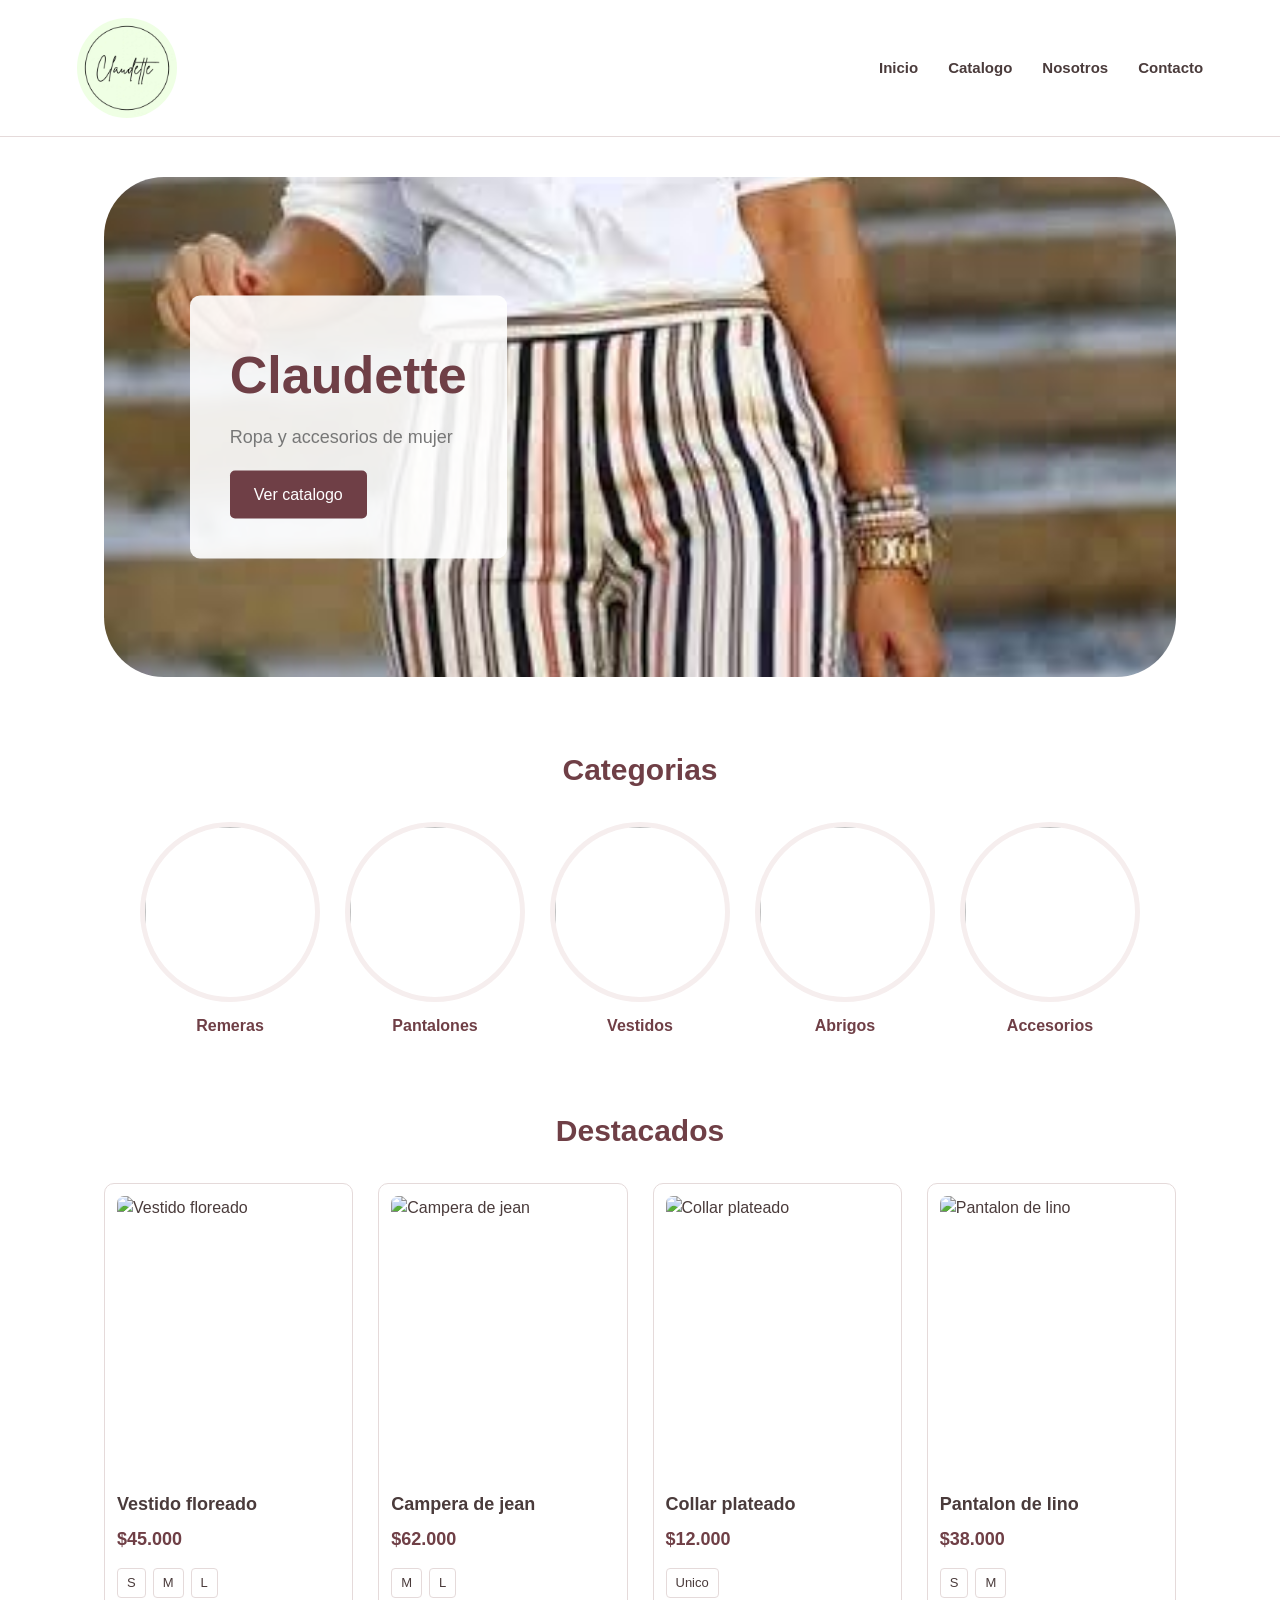
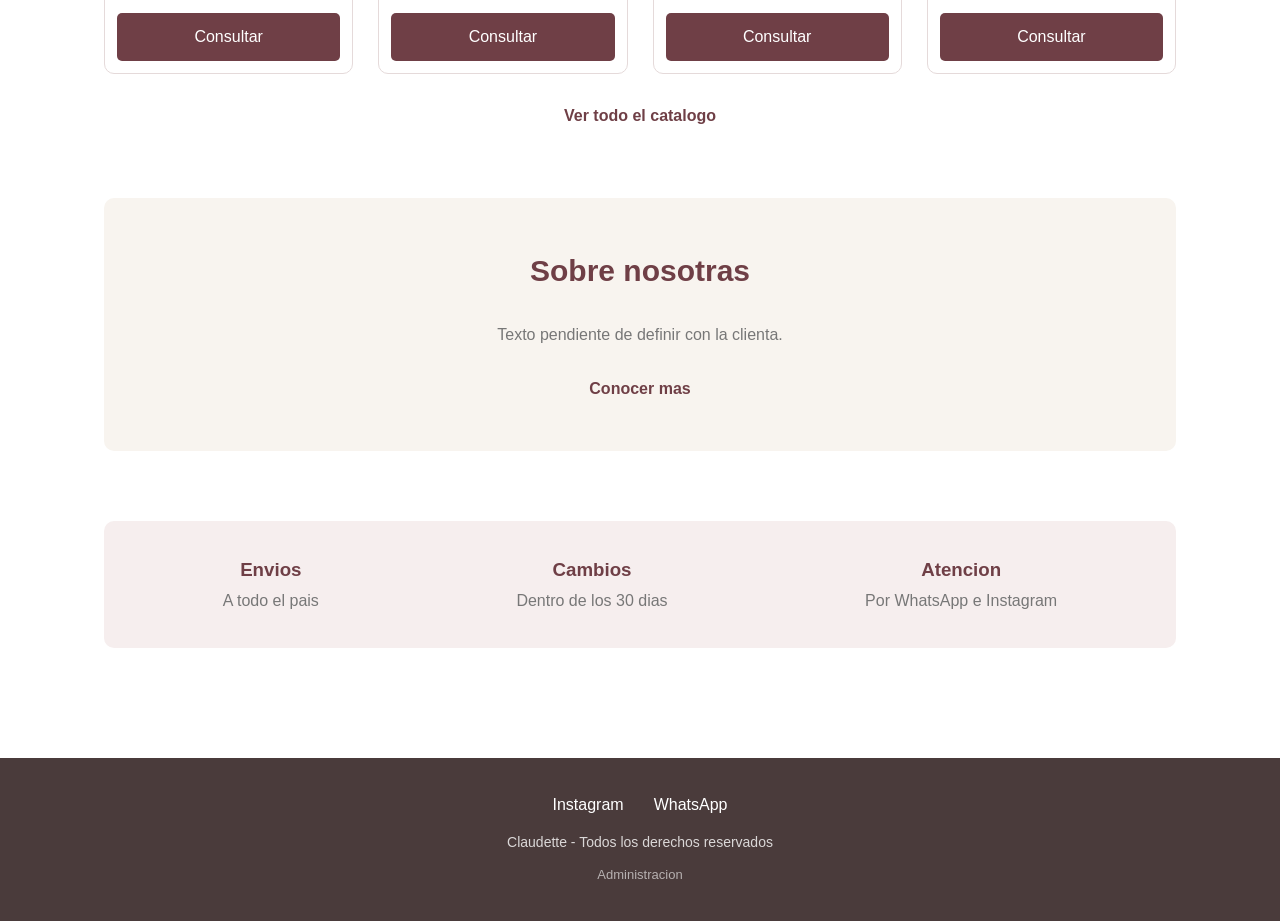
==== index.html @ d9b7fd67 "hago pequeñas correcciones en formato prettier y header de nosotros y catalogo" ====
<!DOCTYPE html>
<html lang="es">

<head>
  <meta charset="UTF-8">
  <meta name="viewport" content="width=device-width, initial-scale=1.0">
  <title>Claudette | Ropa y accesorios</title>
  <link rel="stylesheet" href="css/style.css">
</head>


<body>

  <!-- ===== HEADER (recuerden que debe ser igual en todos) ===== -->
  <header class="header">
    <a class="logo" href="index.html">
      <img src="img/ui/logo.jpeg" alt="Claudette - Tienda de ropa">
    </a>

    <nav class="nav-principal">
      <ul>
        <li><a href="index.html">Inicio</a></li>
        <li><a href="catalogo.html">Catalogo</a></li>
        <li><a href="nosotros.html">Nosotros</a></li>
        <li><a href="contacto.html">Contacto</a></li>
      </ul>
    </nav>
  </header>

  <!-- ===== CONTENIDO ===== -->
  <main class="main-home">

    <!-- Hero -->
    <section class="hero">
      <img class="hero-imagen" src="img/productos/images.jpg" alt="Coleccion Claudette">

      <div class="hero-texto">
        <h1>Claudette</h1>
        <p>Ropa y accesorios de mujer</p>
        <a class="boton-primario" href="catalogo.html">Ver catalogo</a>
      </div>
    </section>


    <section class="categorias">
      <h2>Categorias</h2>

      <ul class="lista-categorias">
        <li>
          <a href="catalogo.html?categoria=remeras">
            <img src="img/ui/cat-remeras.jpg" alt="">
            <span>Remeras</span>
          </a>
        </li>
        <li>
          <a href="catalogo.html?categoria=pantalones">
            <img src="img/ui/cat-pantalones.jpg" alt="">
            <span>Pantalones</span>
          </a>
        </li>
        <li>
          <a href="catalogo.html?categoria=vestidos">
            <img src="img/ui/cat-vestidos.jpg" alt="">
            <span>Vestidos</span>
          </a>
        </li>
        <li>
          <a href="catalogo.html?categoria=abrigos">
            <img src="img/ui/cat-abrigos.jpg" alt="">
            <span>Abrigos</span>
          </a>
        </li>
        <li>
          <a href="catalogo.html?categoria=accesorios">
            <img src="img/ui/cat-accesorios.jpg" alt="">
            <span>Accesorios</span>
          </a>
        </li>
      </ul>
    </section>


    <section class="destacados">
      <h2>Destacados</h2>

      <div class="grilla-productos">


        <article class="card-producto" data-id="1">
          <a href="producto.html?id=1">
            <img src="img/productos/ejemplo.jpg" alt="Vestido floreado">
            <h3>Vestido floreado</h3>
          </a>
          <p class="precio">$45.000</p>
          <ul class="talles">
            <li>S</li>
            <li>M</li>
            <li>L</li>
          </ul>
          <a class="boton-consultar" href="https://wa.me/5493815551234">Consultar</a>
        </article>

        <article class="card-producto" data-id="2">
          <a href="producto.html?id=2">
            <img src="img/productos/ejemplo.jpg" alt="Campera de jean">
            <h3>Campera de jean</h3>
          </a>
          <p class="precio">$62.000</p>
          <ul class="talles">
            <li>M</li>
            <li>L</li>
          </ul>
          <a class="boton-consultar" href="https://wa.me/5493815551234">Consultar</a>
        </article>

        <article class="card-producto" data-id="3">
          <a href="producto.html?id=3">
            <img src="img/productos/ejemplo.jpg" alt="Collar plateado">
            <h3>Collar plateado</h3>
          </a>
          <p class="precio">$12.000</p>
          <ul class="talles">
            <li>Unico</li>
          </ul>
          <a class="boton-consultar" href="https://wa.me/5493815551234">Consultar</a>
        </article>

        <article class="card-producto" data-id="4">
          <a href="producto.html?id=4">
            <img src="img/productos/ejemplo.jpg" alt="Pantalon de lino">
            <h3>Pantalon de lino</h3>
          </a>
          <p class="precio">$38.000</p>
          <ul class="talles">
            <li>S</li>
            <li>M</li>
          </ul>
          <a class="boton-consultar" href="https://wa.me/5493815551234">Consultar</a>
        </article>

      </div>

      <a class="link-ver-mas" href="catalogo.html">Ver todo el catalogo</a>
    </section>


    <section class="sobre-marca">
      <h2>Sobre nosotras</h2>
      <p>Texto pendiente de definir con la clienta.</p>
      <a class="link-ver-mas" href="nosotros.html">Conocer mas</a>
    </section>


    <section class="info-compra">
      <ul>
        <li>
          <h3>Envios</h3>
          <p>A todo el pais</p>
        </li>
        <li>
          <h3>Cambios</h3>
          <p>Dentro de los 30 dias</p>
        </li>
        <li>
          <h3>Atencion</h3>
          <p>Por WhatsApp e Instagram</p>
        </li>
      </ul>
    </section>

  </main>

  <footer class="footer" id="contactos">
    <div class="footer-redes">
      <a href="https://www.instagram.com/claudette.r.h">Instagram</a>
      <a href="https://wa.me/5493815551234">WhatsApp</a>
    </div>

    <p class="footer-copy">Claudette - Todos los derechos reservados</p>

    <a class="link-admin" href="admin/login.html">Administracion</a>
  </footer>



</body>

</html>
---- css/style.css ----
/*  -VARIABLES-  */
:root {
    --rosa: #c58b8b;
    --rosa-claro: #f6eeee;
    --beige: #f8f4ef;
    --bordo: #6f3f46;
    --marron: #4a3b3b;
    --blanco: #ffffff;
    --gris: #777777;
    --borde: #e5dada;

    --fuente-principal: Arial, sans-serif;

    --espacio-xs: 8px;
    --espacio-sm: 16px;
    --espacio-md: 24px;
    --espacio-lg: 40px;

    --radio: 10px;
}


/* 
   RESET
 */
* {
    box-sizing: border-box;
    margin: 0;
    padding: 0;
}

body {
    font-family: var(--fuente-principal);
    color: var(--marron);
    background-color: var(--blanco);
    line-height: 1.5;
}

img {
    max-width: 100%;
    display: block;
    border-radius: 60px;
}

a {
    text-decoration: none;
    color: inherit;
}

ul {
    list-style: none;
}


/* 
   HEADER
 */
.header {
    display: flex;
    justify-content: space-between;
    align-items: center;
    padding: 18px 6%;
    background-color: var(--blanco);
    border-bottom: 1px solid var(--borde);
    position: sticky;
    top: 0;
    z-index: 10;
}

.logo img {
    width: 100px;
}

.nav-principal ul {
    display: flex;
    gap: 30px;
}

.nav-principal a {
    color: var(--marron);
    font-size: 15px;
    font-weight: 600;
    transition: 0.3s;
}

.nav-principal a:hover {
    color: var(--rosa);
}


/* 
   CONTENIDO General
 */
main {
    max-width: 1200px;
    margin: auto;
    padding: 40px 5%;
}

section {
    margin-bottom: 70px;
}

h2 {
    text-align: center;
    color: var(--bordo);
    font-size: 30px;
    margin-bottom: 30px;
}



.hero {
    position: relative;
    min-height: 500px;
    overflow: hidden;
    border-radius: var(--radio);
}

.hero-imagen {
    width: 100%;
    height: 500px;
    object-fit: cover;
}

.hero-texto {
    position: absolute;
    top: 50%;
    left: 8%;
    transform: translateY(-50%);

    background-color: rgba(255, 255, 255, 0.90);
    padding: 40px;
    border-radius: var(--radio);

    max-width: 400px;
}

.hero-texto h1 {
    font-size: 52px;
    color: var(--bordo);
    margin-bottom: 10px;
}

.hero-texto p {
    color: var(--gris);
    font-size: 18px;
    margin-bottom: 20px;
}






.boton-primario,
.boton-consultar {
    display: inline-block;
    background-color: var(--bordo);
    color: var(--blanco);
    padding: 12px 24px;
    border-radius: 5px;
    transition: 0.3s;
}

.boton-primario:hover,
.boton-consultar:hover {
    background-color: var(--rosa);
}


/* ========================================
   CATEGORÍAS
======================================== */
.lista-categorias {
    display: flex;
    justify-content: center;
    flex-wrap: wrap;
    gap: 25px;
}

.lista-categorias li {
    width: 180px;
}

.lista-categorias a {
    text-align: center;
}

.lista-categorias img {
    width: 180px;
    height: 180px;
    object-fit: cover;
    border-radius: 50%;
    border: 5px solid var(--rosa-claro);
    transition: 0.3s;
}

.lista-categorias a:hover img {
    transform: scale(1.05);
}

.lista-categorias span {
    display: block;
    margin-top: 12px;
    color: var(--bordo);
    font-weight: bold;
}


/* 
   PRODUCTOS - GRID
*/
.grilla-productos {
    display: grid;
    grid-template-columns: repeat(4, 1fr);
    gap: 25px;
}

.card-producto {
    background-color: var(--blanco);
    border: 1px solid var(--borde);
    border-radius: var(--radio);
    padding: 12px;
    transition: 0.3s;
}

.card-producto:hover {
    transform: translateY(-5px);
    box-shadow: 0 8px 20px rgba(111, 63, 70, 0.12);
}

.card-producto img {
    width: 100%;
    height: 280px;
    object-fit: cover;
    border-radius: 7px;
}

.card-producto h3 {
    color: var(--marron);
    margin-top: 15px;
    font-size: 18px;
}

.precio {
    color: var(--bordo);
    font-size: 18px;
    font-weight: bold;
    margin-top: 8px;
}


/* 
   TALLES
 */
.talles {
    display: flex;
    gap: 7px;
    margin: 15px 0;
}

.talles li {
    border: 1px solid var(--borde);
    padding: 4px 9px;
    border-radius: 4px;
    font-size: 13px;
}


/* 
   BOTÓN CONSULTAR
= */
.boton-consultar {
    width: 100%;
    text-align: center;
}


/* 
   VER MÁS
 */
.link-ver-mas {
    display: block;
    text-align: center;
    margin-top: 30px;
    color: var(--bordo);
    font-weight: bold;
}

.link-ver-mas:hover {
    color: var(--rosa);
}


/* 
   SOBRE NOSOTRAS
 */
.sobre-marca {
    text-align: center;
    background-color: var(--beige);
    padding: 50px;
    border-radius: var(--radio);
}

.sobre-marca p {
    max-width: 650px;
    margin: auto;
    color: var(--gris);
}


/* ========================================
   INFORMACIÓN DE COMPRA
======================================== */
.info-compra {
    background-color: var(--rosa-claro);
    padding: 35px;
    border-radius: var(--radio);
}

.info-compra ul {
    display: flex;
    justify-content: space-around;
    text-align: center;
    gap: 30px;
}

.info-compra h3 {
    color: var(--bordo);
    margin-bottom: 5px;
}

.info-compra p {
    color: var(--gris);
}


/* FOOTER */
.footer {
    background-color: var(--marron);
    color: var(--blanco);
    text-align: center;
    padding: 35px 20px;
}

.footer-redes {
    display: flex;
    justify-content: center;
    gap: 30px;
    margin-bottom: 15px;
}

.footer-redes a {
    transition: 0.3s;
}

.footer-redes a:hover {
    color: var(--rosa);
}

.footer-copy {
    font-size: 14px;
    opacity: 0.8;
}


/* ========================================
   RESPONSIVE - TABLET
======================================== */
@media (max-width: 900px) {

    .grilla-productos {
        grid-template-columns: repeat(2, 1fr);
    }

    .header {
        flex-direction: column;
        gap: 15px;
    }

    .hero-texto {
        left: 5%;
    }
}


/* ========================================
   RESPONSIVE - CELULAR
======================================== */
@media (max-width: 600px) {

    main {
        padding: 25px 15px;
    }

    .nav-principal ul {
        flex-wrap: wrap;
        justify-content: center;
        gap: 15px;
    }

    .hero,
    .hero-imagen {
        min-height: 450px;
        height: 450px;
    }

    .hero-texto {
        left: 50%;
        width: 90%;
        text-align: center;
        transform: translate(-50%, -50%);
        padding: 25px;
    }

    .hero-texto h1 {
        font-size: 38px;
    }

    .lista-categorias {
        gap: 20px;
    }

    .lista-categorias li {
        width: 130px;
    }

    .lista-categorias img {
        width: 130px;
        height: 130px;
    }

    .grilla-productos {
        grid-template-columns: 1fr;
    }

    .info-compra ul {
        flex-direction: column;
    }

    .sobre-marca {
        padding: 30px 20px;
    }
}

.historia-marca {
    text-align: center;
}

.historia-contenido {
    display: flex;
    align-items: center;
    gap: var(--espacio-lg);
    background-color: var(--beige);
    padding: 40px;
    border-radius: var(--radio);
    text-align: left;
}

.historia-contenido img {
    width: 320px;
    flex-shrink: 0;
    border-radius: var(--radio);
}

.historia-texto p {
    color: var(--gris);
    margin-bottom: 15px;
}

.valores-marca {
    text-align: center;
}

.grilla-valores {
    display: grid;
    grid-template-columns: repeat(3, 1fr);
    gap: 25px;
}

.card-valor {
    background-color: var(--rosa-claro);
    border: 1px solid var(--borde);
    border-radius: var(--radio);
    padding: 30px 20px;

    display: flex;
    flex-direction: column;
    gap: var(--espacio-xs);
}

.card-valor h3 {
    color: var(--bordo);
}

.card-valor p {
    color: var(--gris);
    font-size: 15px;
}

@media (max-width: 900px) {

    .historia-contenido {
        flex-direction: column;
        text-align: center;
    }

    .historia-contenido img {
        width: 100%;
        max-width: 320px;
    }

    .grilla-valores {
        grid-template-columns: repeat(2, 1fr);
    }
}

@media (max-width: 600px) {

    .grilla-valores {
        grid-template-columns: 1fr;
    }
}

/* DETALLE DE PRODUCTO
   NOTA: .talles, .boton-consultar y .precio
   ya existen más arriba en este archivo.
   Acá solo se agrego lo que falta. */

.breadcrumb {
    color: var(--gris);
    font-size: 13px;
    margin-bottom: var(--espacio-md);
}

.breadcrumb a {
    color: var(--gris);
}

.breadcrumb a:hover {
    color: var(--rosa);
}


/* ---- Layout principal: Grid ----
   Dos columnas en escritorio: galería | info */
.detalle-producto {
    display: grid;
    grid-template-columns: 1.1fr 1fr;
    gap: var(--espacio-lg);
}

.galeria-principal img {
    width: 100%;
    border-radius: var(--radio);
}


/* ---- Miniaturas: Flexbox ---- */
.galeria-miniaturas {
    display: flex;
    gap: var(--espacio-xs);
    margin-top: var(--espacio-sm);
}

.galeria-miniaturas img {
    width: 70px;
    height: 70px;
    object-fit: cover;
}


.info-producto h1 {
    color: var(--bordo);
    font-size: 28px;
    margin-bottom: 8px;
}

.stock-disponible {
    color: var(--gris);
    font-size: 14px;
    margin-bottom: var(--espacio-sm);
}

.selector-talles {
    border: none;
    margin: var(--espacio-sm) 0;
}

.selector-talles legend {
    color: var(--bordo);
    font-weight: bold;
    margin-bottom: 8px;
}


/* ---- Cantidad: Flexbox ---- */
.selector-cantidad {
    display: flex;
    align-items: center;
    gap: var(--espacio-xs);
    margin-bottom: var(--espacio-md);
}

.selector-cantidad input {
    width: 60px;
    padding: 6px;
    border: 1px solid var(--borde);
    border-radius: 5px;
}


.descripcion-producto {
    margin-top: var(--espacio-lg);
    color: var(--marron);
}

.descripcion-producto h2 {
    text-align: left;
    font-size: 20px;
    margin-bottom: 10px;
}


/* ========================================
   RESPONSIVE - TABLET (mismo corte que el resto del sitio)
======================================== */
@media (max-width: 900px) {

    .detalle-producto {
        grid-template-columns: 1fr;
    }
}


/* ========================================
   RESPONSIVE - CELULAR
======================================== */
@media (max-width: 600px) {

    .info-producto h1 {
        font-size: 24px;
    }

    .galeria-miniaturas img {
        width: 55px;
        height: 55px;
    }
}

.link-admin {
    display: inline-block;
    margin-top: 12px;
    font-size: 13px;
    opacity: 0.6;
    transition: 0.3s;
}

.link-admin:hover {
    opacity: 1;
    color: var(--rosa);
}

/*  --cONTACTO--  */
.intro-contacto {
    text-align: center;
    margin-bottom: var(--espacio-lg);
}

.intro-contacto h1 {
    color: var(--bordo);
    font-size: 36px;
    margin-bottom: var(--espacio-xs);
}

.intro-contacto p {
    color: var(--gris);
}


/* --- Layout de 2 columnas (GRID) --- */
.contenido-contacto {
    display: grid;
    grid-template-columns: 2fr 1fr;
    gap: var(--espacio-lg);
    align-items: start;
}


/* --Formulario-- */
.form-contacto {
    background-color: var(--blanco);
    border: 1px solid var(--borde);
    border-radius: var(--radio);
    padding: var(--espacio-lg);

    display: flex;
    flex-direction: column;
    gap: var(--espacio-md);
}

.form-contacto h2,
.datos-contacto h2 {
    text-align: left;
    font-size: 22px;
    margin-bottom: 0;
}

.campo {
    display: flex;
    flex-direction: column;
    gap: var(--espacio-xs);
}

.campo label {
    color: var(--marron);
    font-size: 15px;
    font-weight: 600;
}

.campo input,
.campo select,
.campo textarea {
    font-family: inherit;
    font-size: 15px;
    color: var(--marron);
    background-color: var(--blanco);
    padding: 12px 14px;
    border: 1px solid var(--borde);
    border-radius: 5px;
    transition: 0.3s;
}

.campo textarea {
    resize: vertical;
}

.campo input:focus,
.campo select:focus,
.campo textarea:focus {
    outline: none;
    border-color: var(--rosa);
}

.campo input::placeholder,
.campo textarea::placeholder {
    color: #b5aaaa;
}


/* --mail y telefono-- */
.campo-doble {
    display: grid;
    grid-template-columns: 1fr 1fr;
    gap: var(--espacio-sm);
}


/* --Boton de envio-- */
.form-contacto .boton-primario {
    border: none;
    font-family: inherit;
    font-size: 15px;
    cursor: pointer;
}


/* --Columna de datos-- */
.datos-contacto {
    background-color: var(--rosa-claro);
    border-radius: var(--radio);
    padding: var(--espacio-lg) var(--espacio-md);

    display: flex;
    flex-direction: column;
    gap: var(--espacio-md);
}

.lista-datos {
    display: flex;
    flex-direction: column;
    gap: var(--espacio-md);
}

.lista-datos h3 {
    color: var(--bordo);
    font-size: 16px;
    margin-bottom: 4px;
}

.lista-datos a,
.lista-datos p {
    color: var(--gris);
    font-size: 15px;
}

.lista-datos a:hover {
    color: var(--rosa);
}

.datos-contacto .boton-primario {
    text-align: center;
}


/* --ESPONSIVE-- */
@media (max-width: 900px) {

    .contenido-contacto {
        grid-template-columns: 1fr;
    }
}

@media (max-width: 600px) {

    .campo-doble {
        grid-template-columns: 1fr;
    }

    .form-contacto,
    .datos-contacto {
        padding: var(--espacio-md);
    }
}
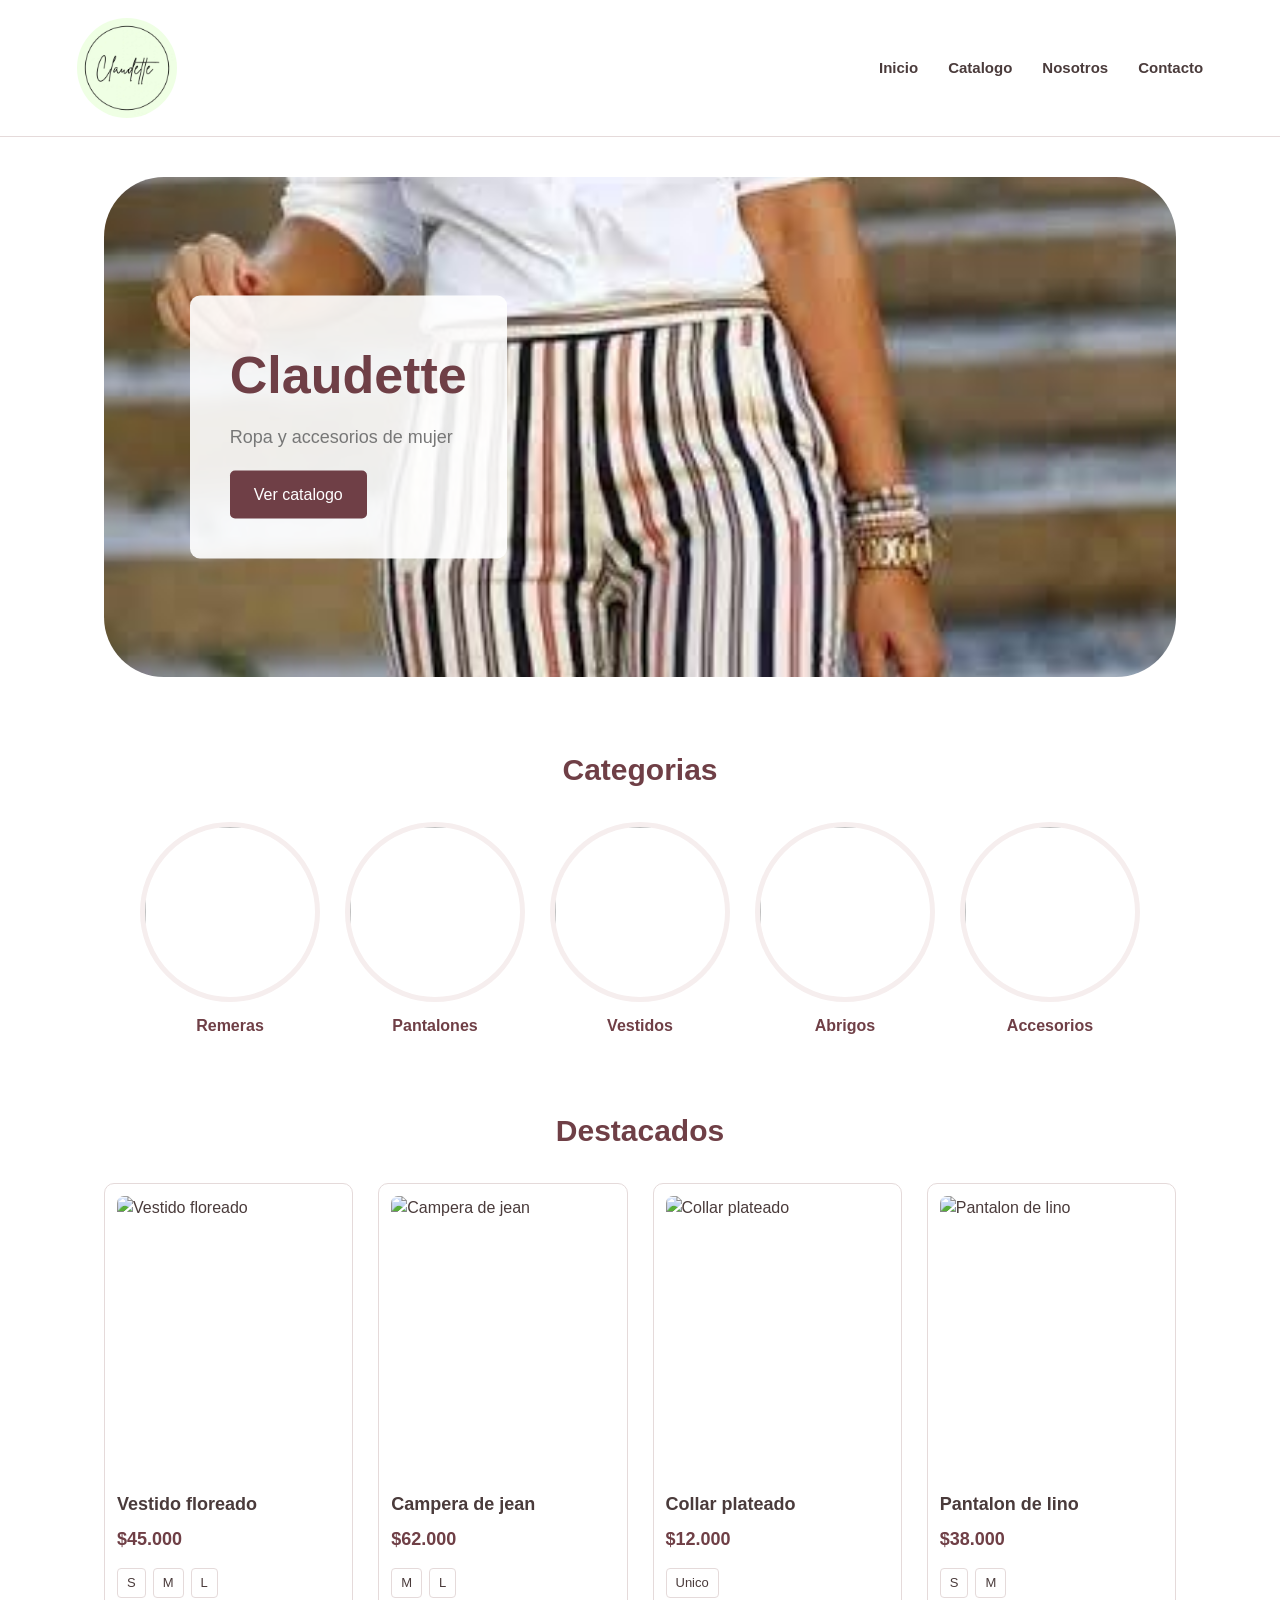
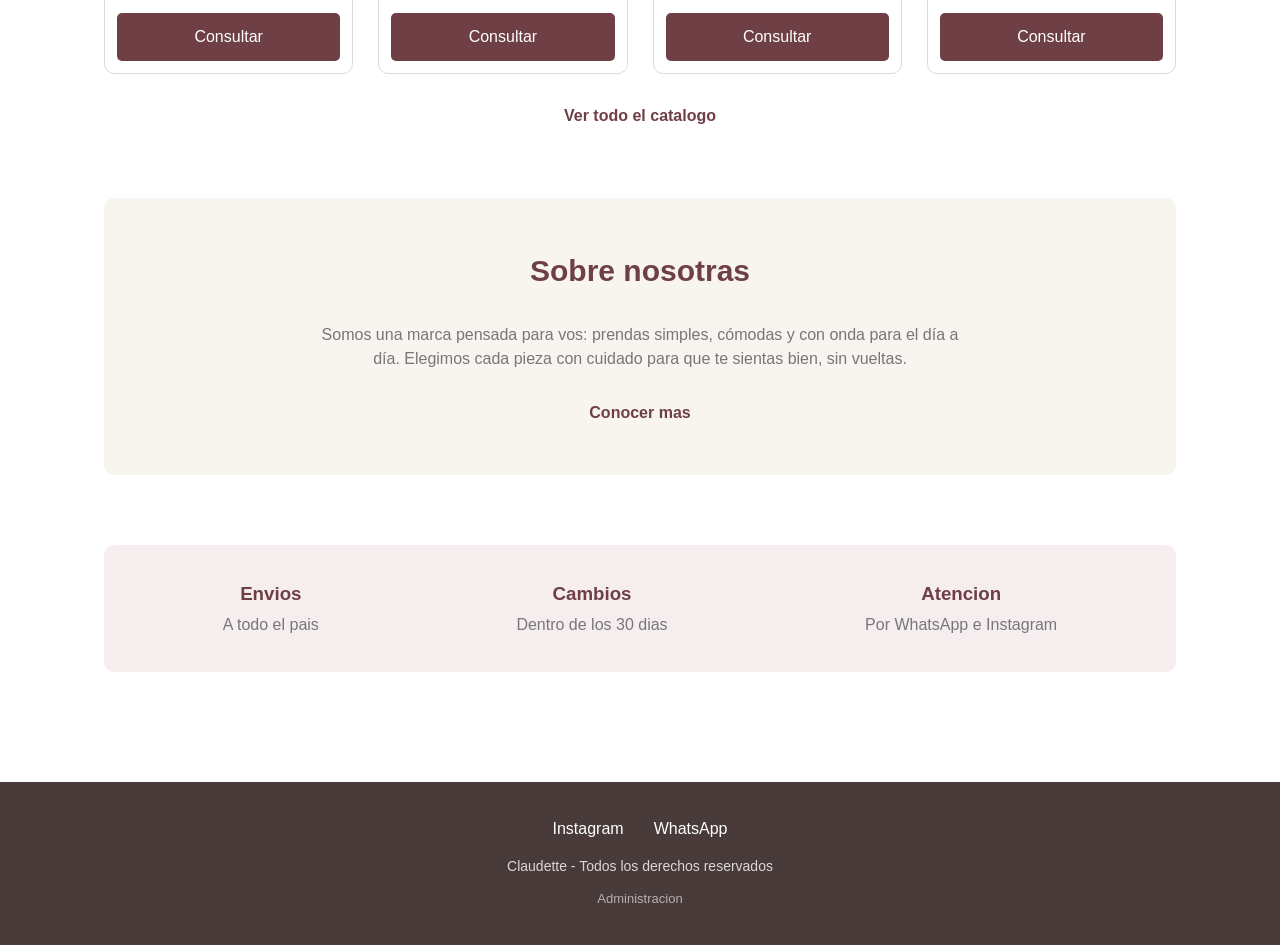
==== commit 6e12b048: "Merge pull request #11 from alvsantillan/contacto hago pequeñas correcciones en formato prettier y h" ====
--- a/index.html
+++ b/index.html
@@ -146,7 +146,7 @@
 
     <section class="sobre-marca">
       <h2>Sobre nosotras</h2>
-      <p>Texto pendiente de definir con la clienta.</p>
+      <p>Somos una marca pensada para vos: prendas simples, cómodas y con onda para el día a día. Elegimos cada pieza con cuidado para que te sientas bien, sin vueltas.</p>
       <a class="link-ver-mas" href="nosotros.html">Conocer mas</a>
     </section>
 
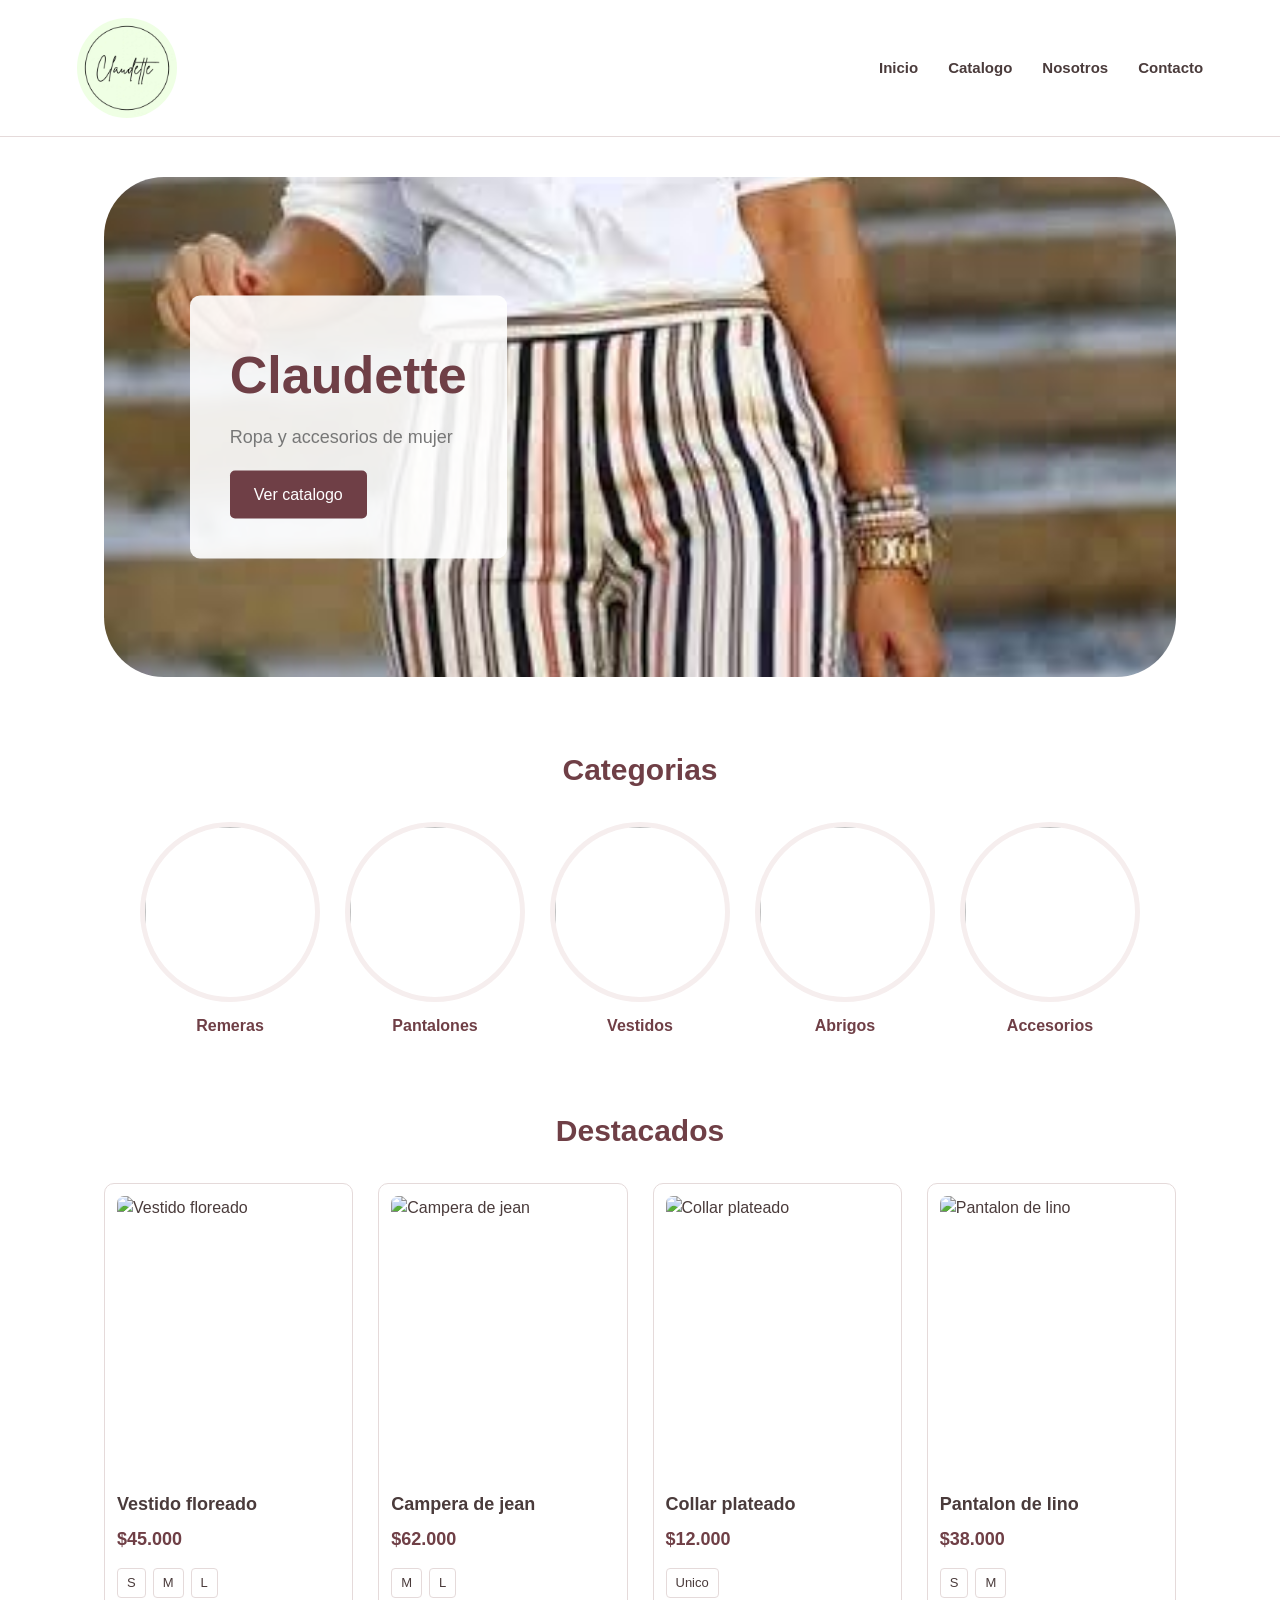
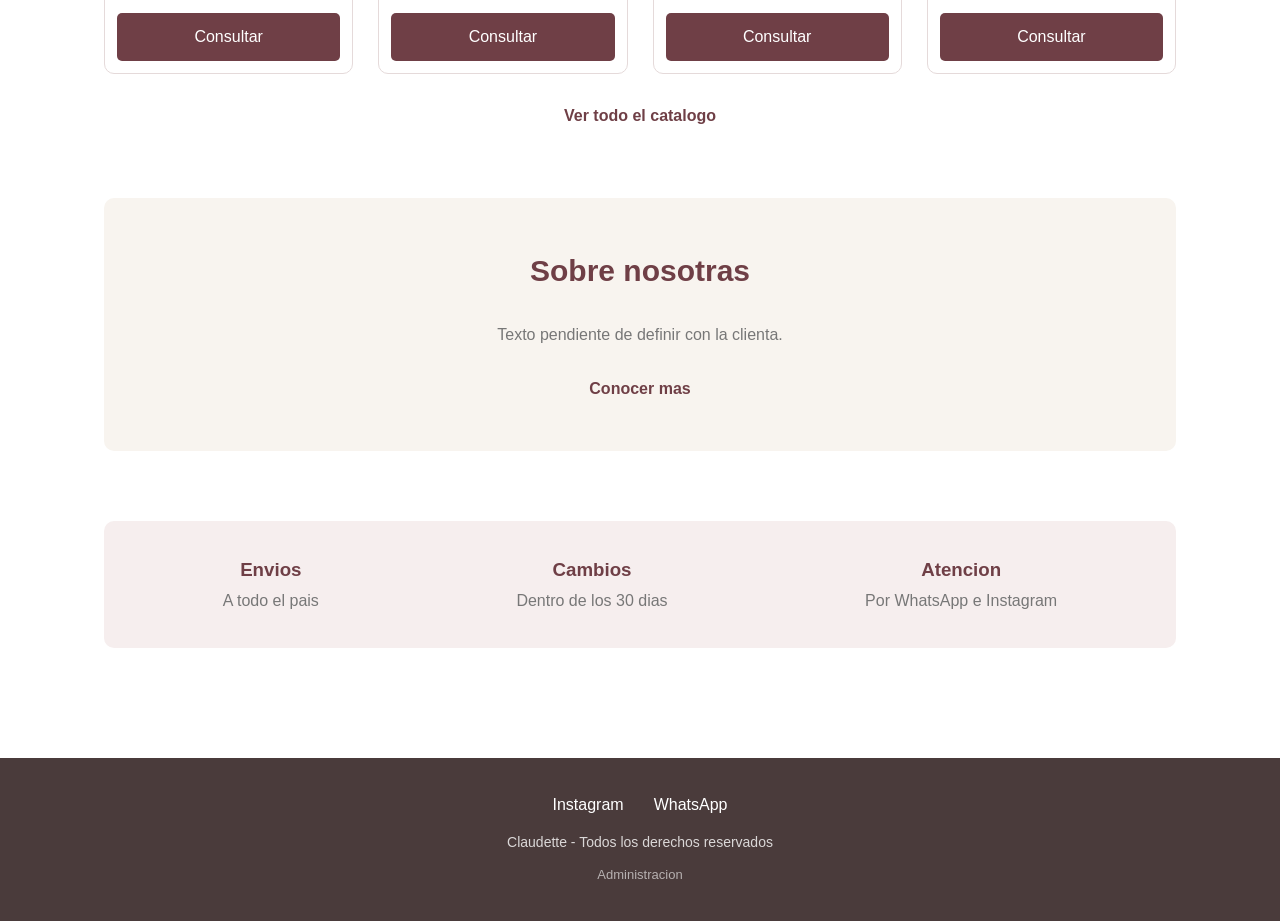
==== commit b81b27f1: "cambio header iindex" ====
--- a/index.html
+++ b/index.html
@@ -4,6 +4,7 @@
 <head>
   <meta charset="UTF-8">
   <meta name="viewport" content="width=device-width, initial-scale=1.0">
+  <meta name="description" content="Tienda de ropa y accesorios de mujer en San Miguel de Tucuma. Escribinos por WhatsApp o Instagram.">
   <title>Claudette | Ropa y accesorios</title>
   <link rel="stylesheet" href="css/style.css">
 </head>
@@ -146,7 +147,7 @@
 
     <section class="sobre-marca">
       <h2>Sobre nosotras</h2>
-      <p>Somos una marca pensada para vos: prendas simples, cómodas y con onda para el día a día. Elegimos cada pieza con cuidado para que te sientas bien, sin vueltas.</p>
+      <p>Texto pendiente de definir con la clienta.</p>
       <a class="link-ver-mas" href="nosotros.html">Conocer mas</a>
     </section>
 
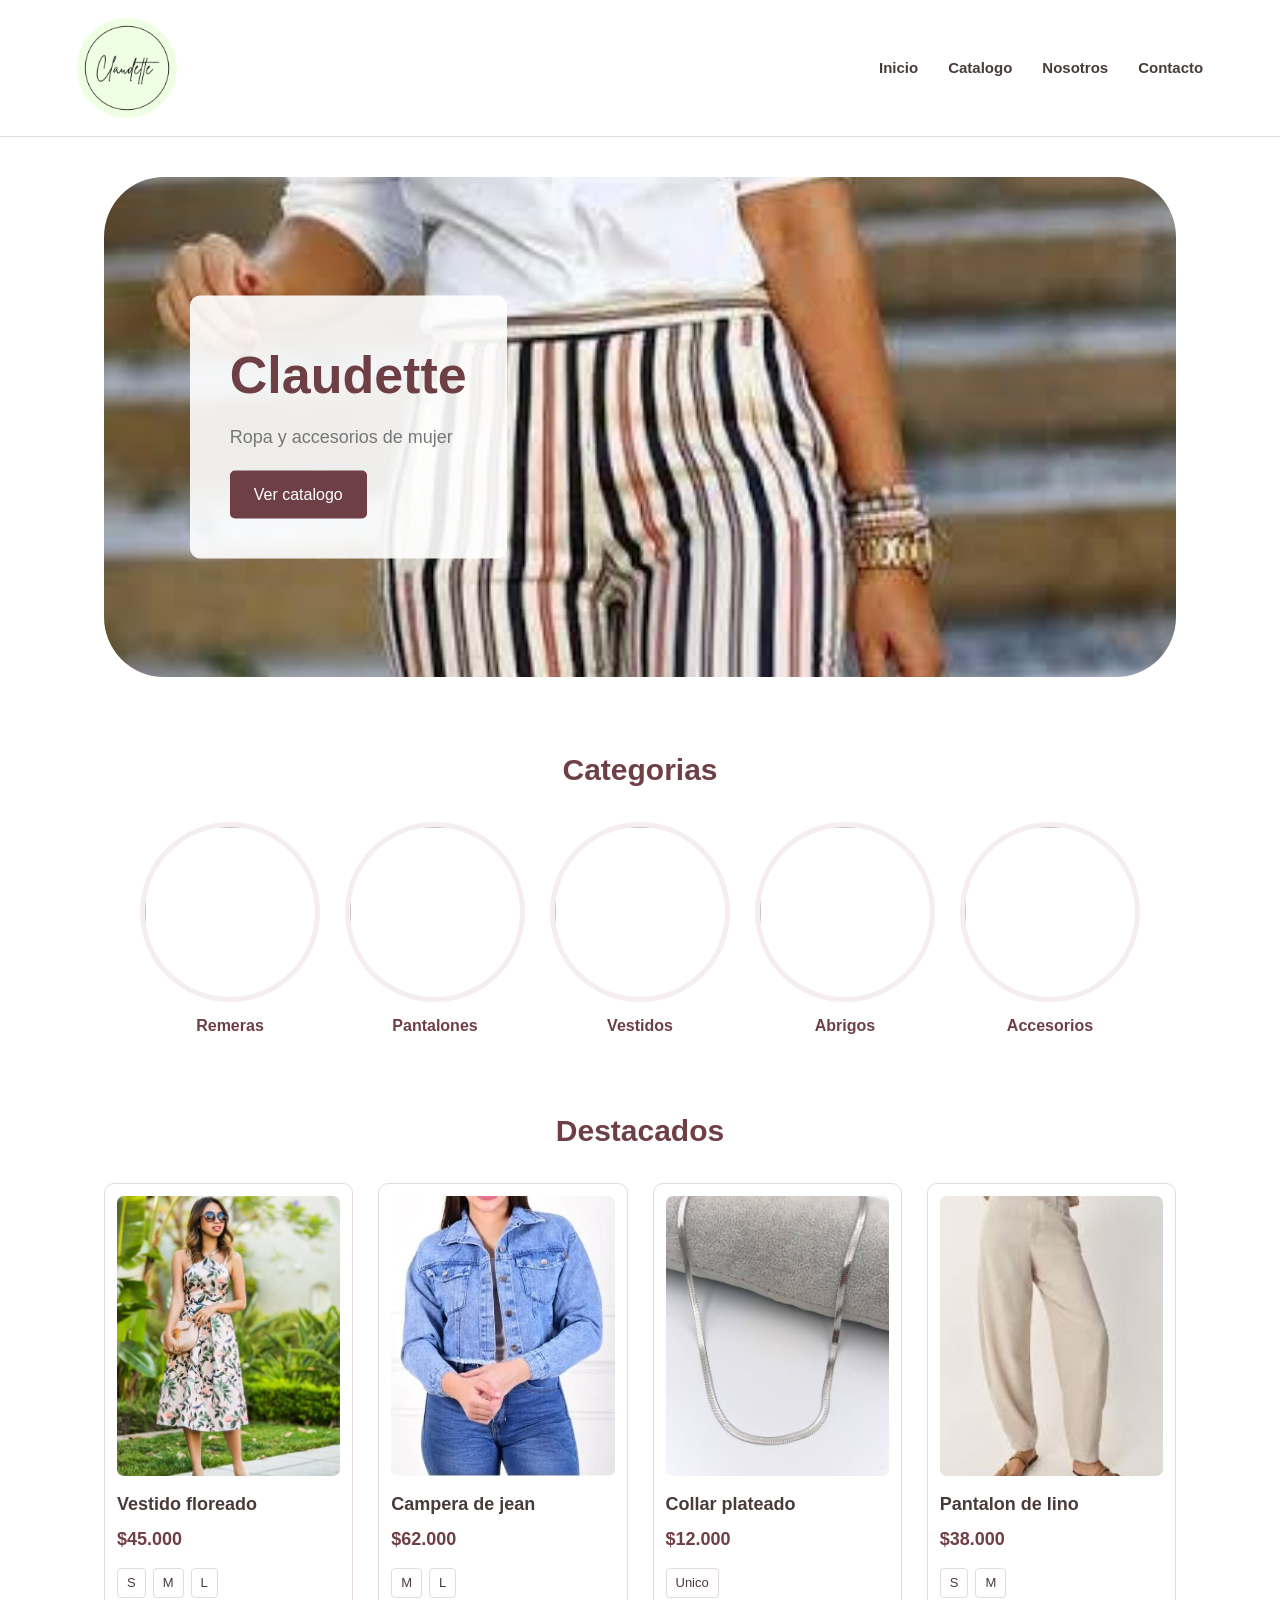
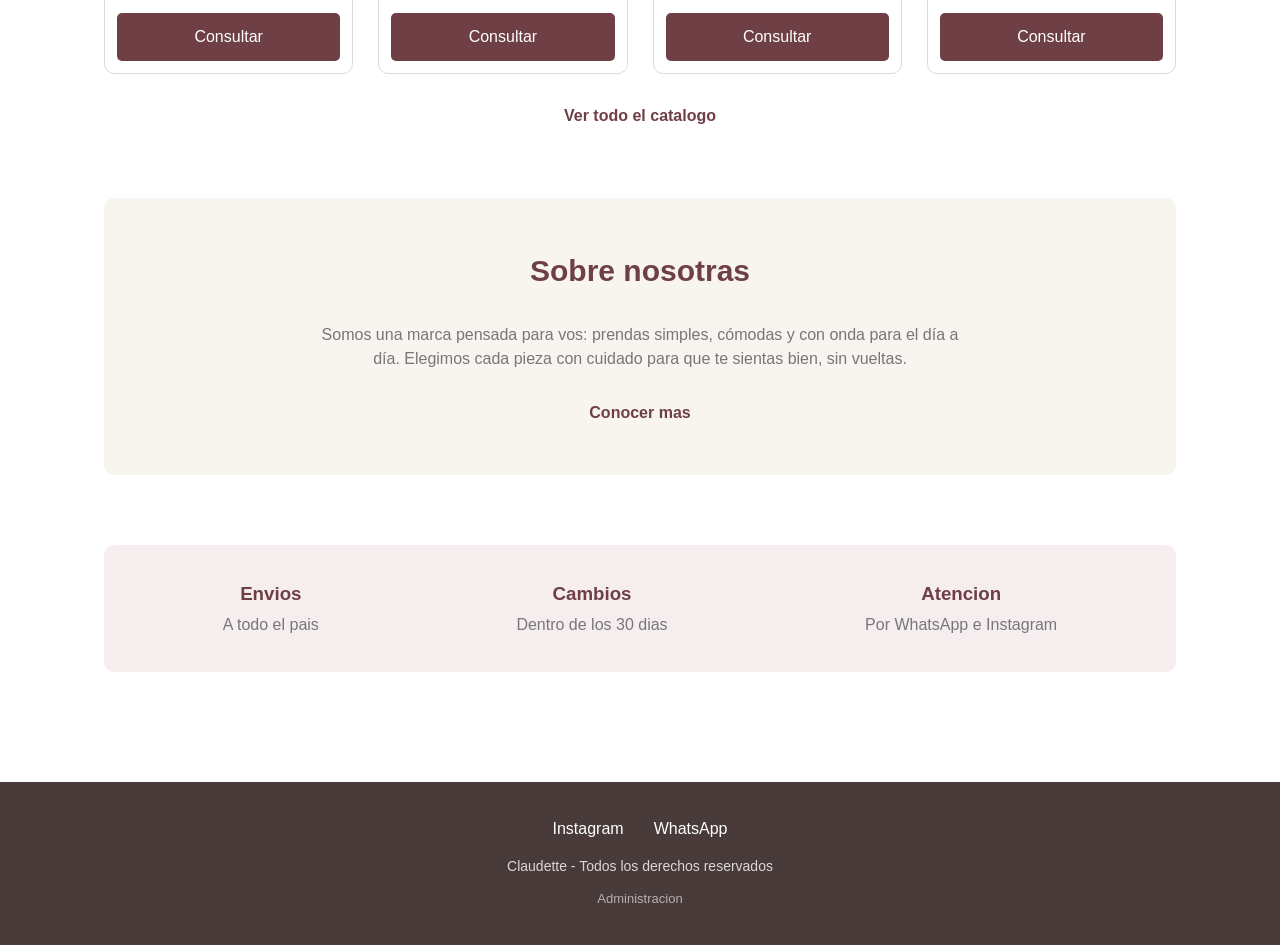
==== commit db4abe13: "agrego imagenes y modifico index" ====
--- a/index.html
+++ b/index.html
@@ -89,7 +89,7 @@
 
         <article class="card-producto" data-id="1">
           <a href="producto.html?id=1">
-            <img src="img/productos/ejemplo.jpg" alt="Vestido floreado">
+            <img src="img/ui/claudete-vestido.jpg" alt="Vestido floreado">
             <h3>Vestido floreado</h3>
           </a>
           <p class="precio">$45.000</p>
@@ -103,7 +103,7 @@
 
         <article class="card-producto" data-id="2">
           <a href="producto.html?id=2">
-            <img src="img/productos/ejemplo.jpg" alt="Campera de jean">
+            <img src="img/ui/campera-jean-claudette.jpg" alt="Campera de jean">
             <h3>Campera de jean</h3>
           </a>
           <p class="precio">$62.000</p>
@@ -116,7 +116,7 @@
 
         <article class="card-producto" data-id="3">
           <a href="producto.html?id=3">
-            <img src="img/productos/ejemplo.jpg" alt="Collar plateado">
+            <img src="img/ui/collarPlateado.jpg" alt="Collar plateado">
             <h3>Collar plateado</h3>
           </a>
           <p class="precio">$12.000</p>
@@ -128,7 +128,7 @@
 
         <article class="card-producto" data-id="4">
           <a href="producto.html?id=4">
-            <img src="img/productos/ejemplo.jpg" alt="Pantalon de lino">
+            <img src="img/ui/pantalonLino-claudette.jpg" alt="Pantalon de lino">
             <h3>Pantalon de lino</h3>
           </a>
           <p class="precio">$38.000</p>
@@ -147,7 +147,7 @@
 
     <section class="sobre-marca">
       <h2>Sobre nosotras</h2>
-      <p>Texto pendiente de definir con la clienta.</p>
+      <p>Somos una marca pensada para vos: prendas simples, cómodas y con onda para el día a día. Elegimos cada pieza con cuidado para que te sientas bien, sin vueltas.</p>
       <a class="link-ver-mas" href="nosotros.html">Conocer mas</a>
     </section>
 
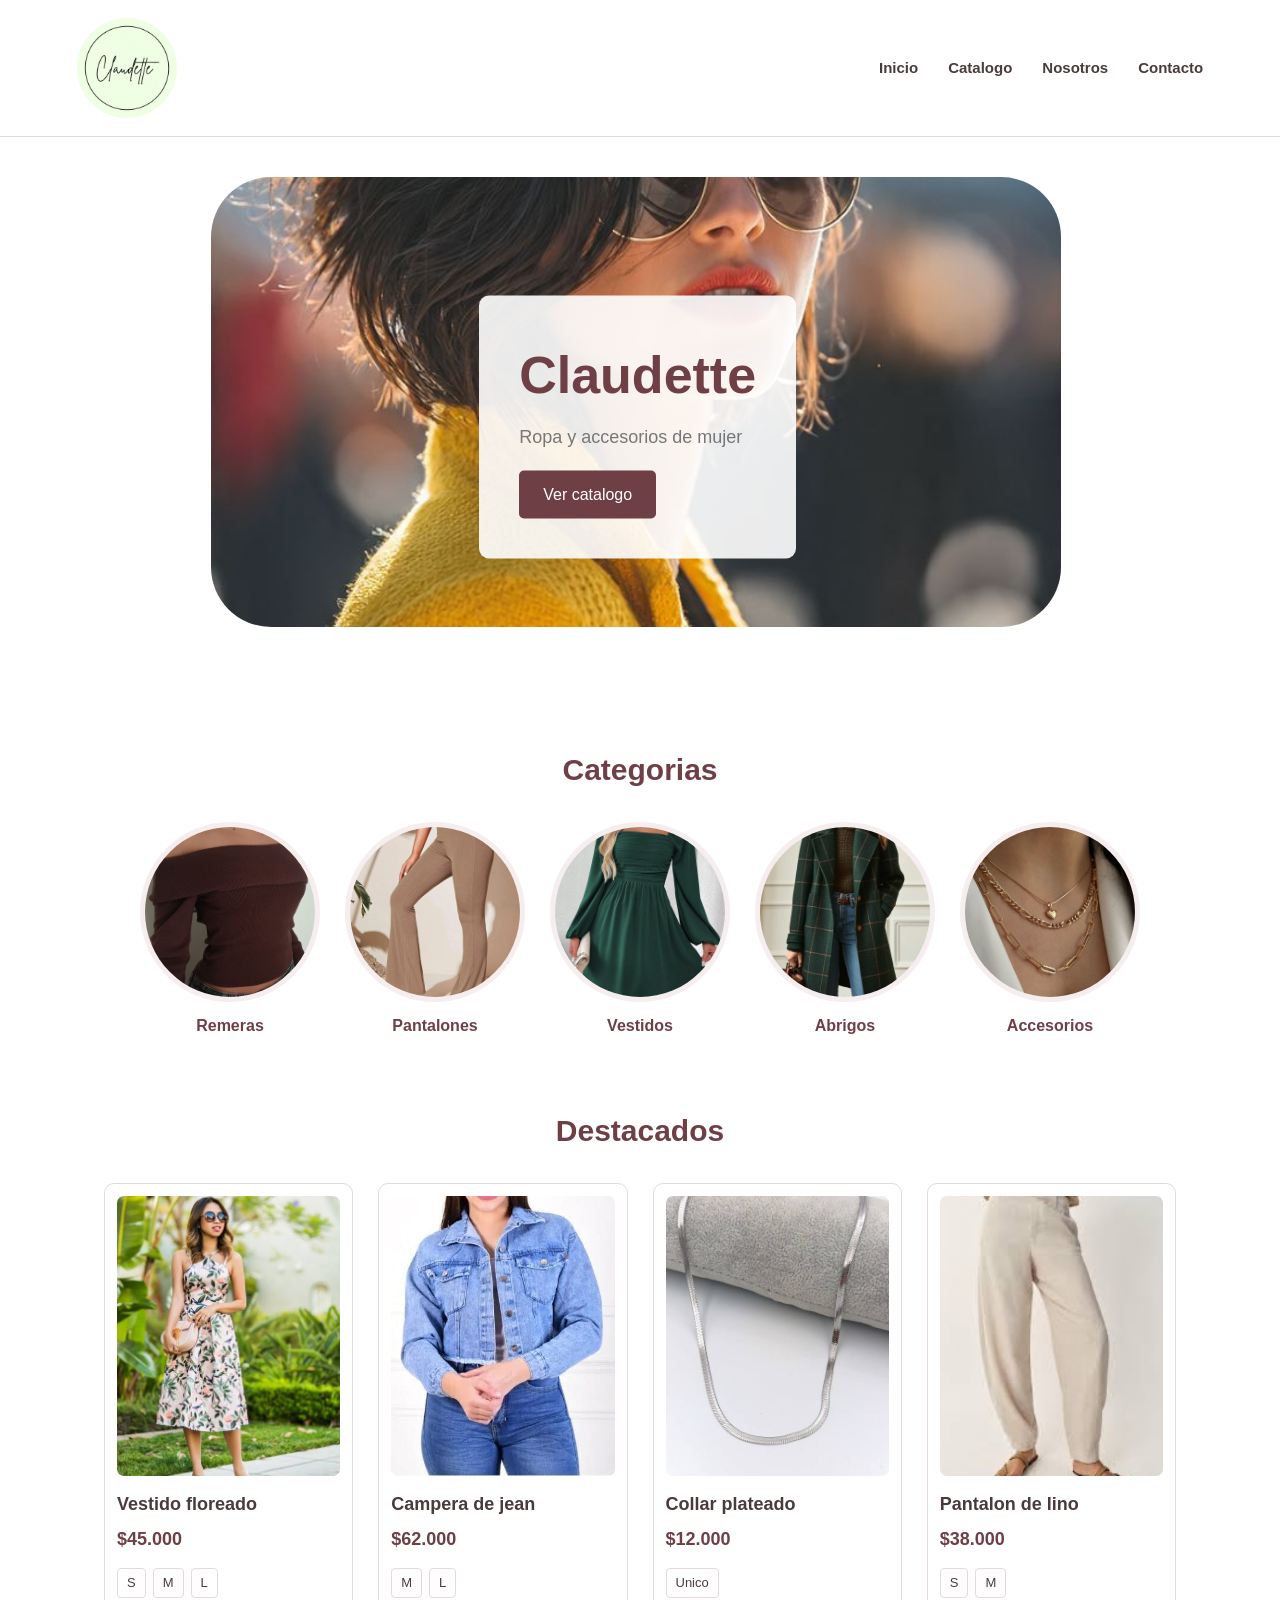
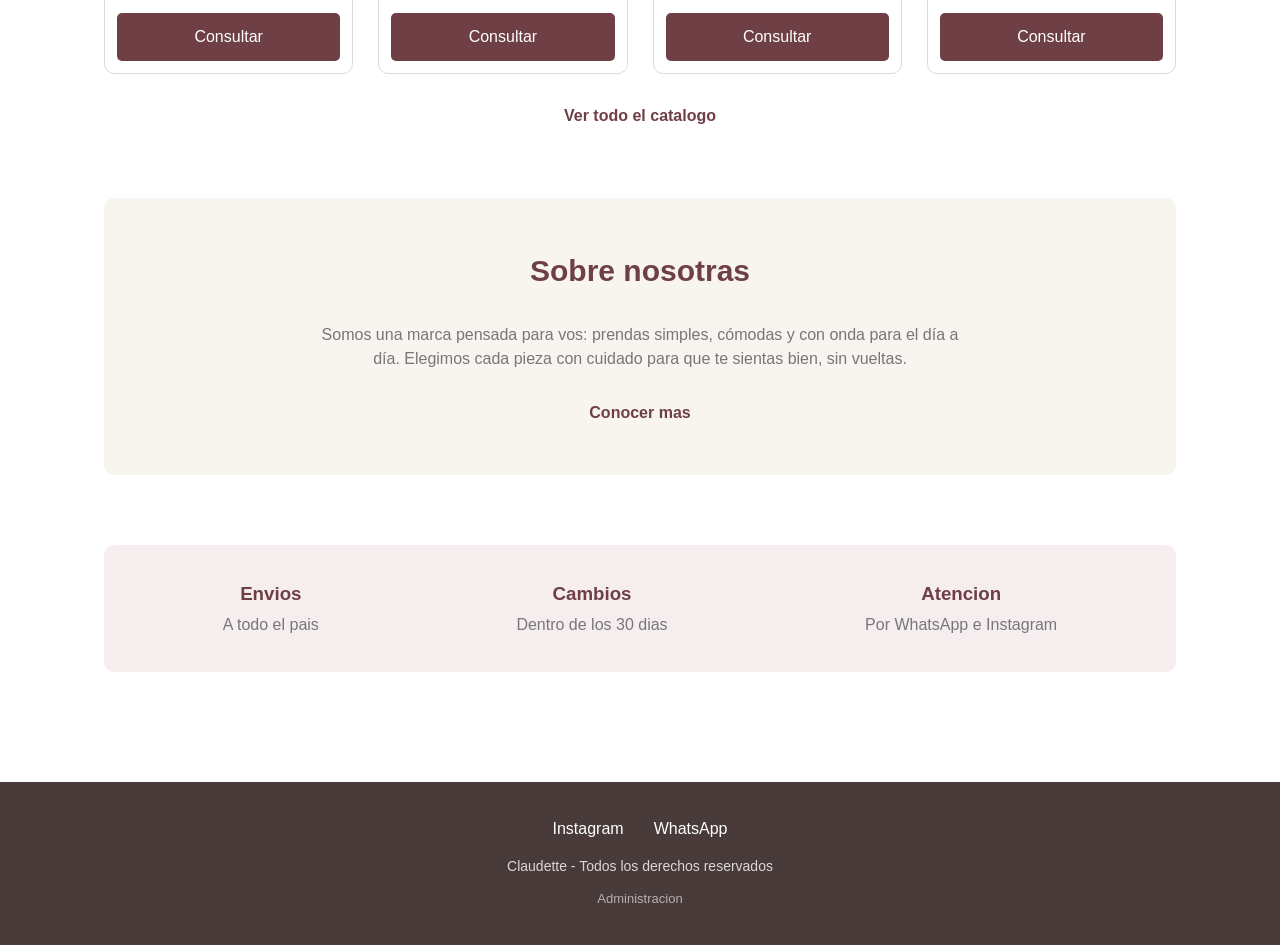
==== commit 0f7f20ee: "subo las imagenes del index" ====
--- a/index.html
+++ b/index.html
@@ -33,7 +33,7 @@
 
     <!-- Hero -->
     <section class="hero">
-      <img class="hero-imagen" src="img/productos/images.jpg" alt="Coleccion Claudette">
+      <img class="hero-imagen" src="img/productos/Imagen.jpeg" alt="Coleccion Claudette">
 
       <div class="hero-texto">
         <h1>Claudette</h1>
@@ -49,31 +49,31 @@
       <ul class="lista-categorias">
         <li>
           <a href="catalogo.html?categoria=remeras">
-            <img src="img/ui/cat-remeras.jpg" alt="">
+            <img src="img/productos/Remera.jpeg" alt="">
             <span>Remeras</span>
           </a>
         </li>
         <li>
           <a href="catalogo.html?categoria=pantalones">
-            <img src="img/ui/cat-pantalones.jpg" alt="">
+            <img src="img/productos/Pantalon.jpeg" alt="">
             <span>Pantalones</span>
           </a>
         </li>
         <li>
           <a href="catalogo.html?categoria=vestidos">
-            <img src="img/ui/cat-vestidos.jpg" alt="">
+            <img src="img/productos/Vestido.jpeg" alt="">
             <span>Vestidos</span>
           </a>
         </li>
         <li>
           <a href="catalogo.html?categoria=abrigos">
-            <img src="img/ui/cat-abrigos.jpg" alt="">
+            <img src="img/productos/abrigo.jpeg" alt="">
             <span>Abrigos</span>
           </a>
         </li>
         <li>
           <a href="catalogo.html?categoria=accesorios">
-            <img src="img/ui/cat-accesorios.jpg" alt="">
+            <img src="img/productos/accesorio" alt="">
             <span>Accesorios</span>
           </a>
         </li>
--- a/css/style.css
+++ b/css/style.css
@@ -111,22 +111,26 @@
 
 
 .hero {
-    position: relative;
+    position:relative;
     min-height: 500px;
     overflow: hidden;
     border-radius: var(--radio);
 }
 
-.hero-imagen {
-    width: 100%;
-    height: 500px;
+    .hero-imagen {
+    width: 850px;
+    height: 450px;
     object-fit: cover;
-}
+    position: absolute;
+    top: 0;
+    left: 10%;
+}
+
 
 .hero-texto {
     position: absolute;
     top: 50%;
-    left: 8%;
+    left: 35%;
     transform: translateY(-50%);
 
     background-color: rgba(255, 255, 255, 0.90);
@@ -444,60 +448,7 @@
     }
 }
 
-.historia-marca {
-    text-align: center;
-}
-
-.historia-contenido {
-    display: flex;
-    align-items: center;
-    gap: var(--espacio-lg);
-    background-color: var(--beige);
-    padding: 40px;
-    border-radius: var(--radio);
-    text-align: left;
-}
-
-.historia-contenido img {
-    width: 320px;
-    flex-shrink: 0;
-    border-radius: var(--radio);
-}
-
-.historia-texto p {
-    color: var(--gris);
-    margin-bottom: 15px;
-}
-
-.valores-marca {
-    text-align: center;
-}
-
-.grilla-valores {
-    display: grid;
-    grid-template-columns: repeat(3, 1fr);
-    gap: 25px;
-}
-
-.card-valor {
-    background-color: var(--rosa-claro);
-    border: 1px solid var(--borde);
-    border-radius: var(--radio);
-    padding: 30px 20px;
-
-    display: flex;
-    flex-direction: column;
-    gap: var(--espacio-xs);
-}
-
-.card-valor h3 {
-    color: var(--bordo);
-}
-
-.card-valor p {
-    color: var(--gris);
-    font-size: 15px;
-}
+
 
 @media (max-width: 900px) {
 
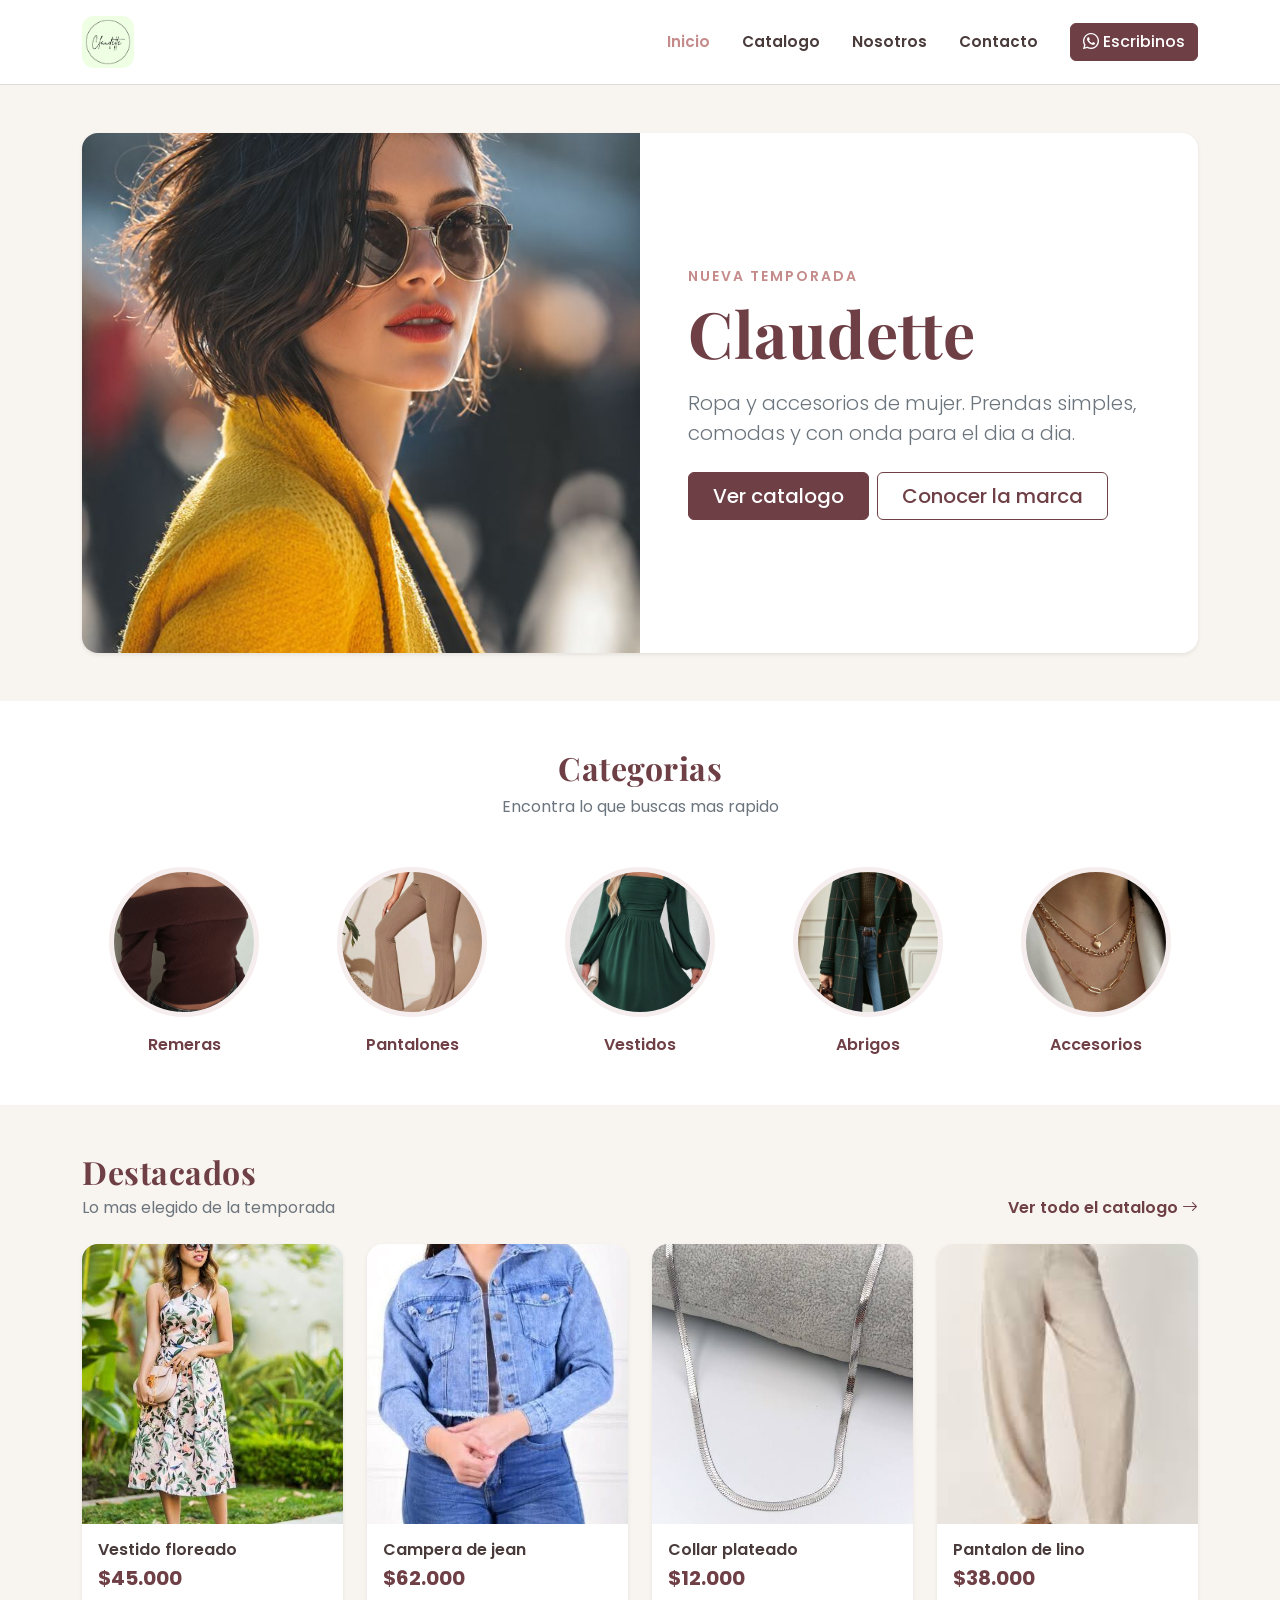
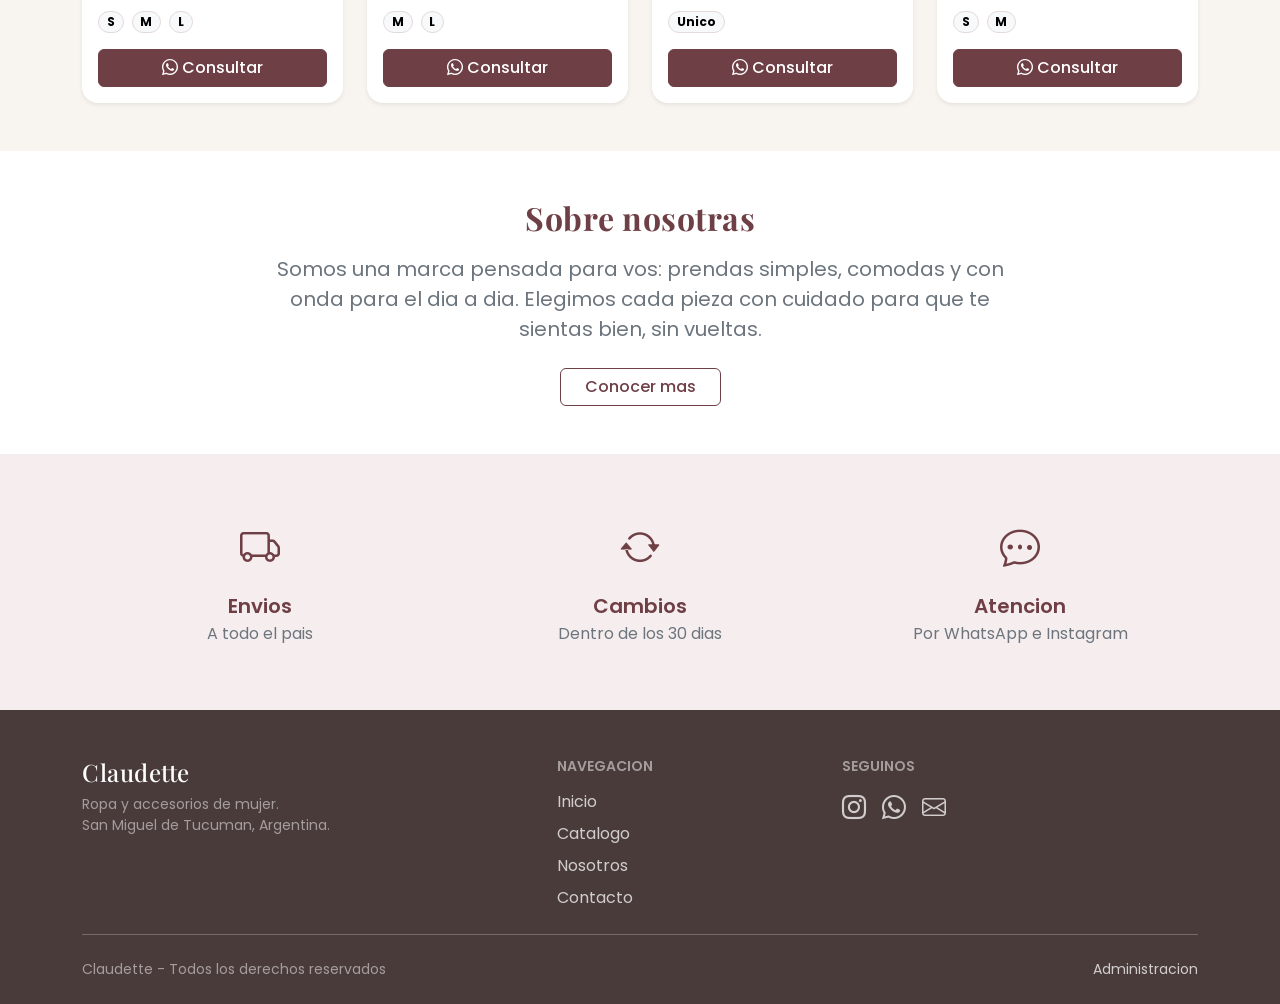
==== commit 45e38c0d: "hago cambios en index y contacto, comentando css y agregando botts" ====
--- a/index.html
+++ b/index.html
@@ -4,186 +4,346 @@
 <head>
   <meta charset="UTF-8">
   <meta name="viewport" content="width=device-width, initial-scale=1.0">
-  <meta name="description" content="Tienda de ropa y accesorios de mujer en San Miguel de Tucuma. Escribinos por WhatsApp o Instagram.">
-  <title>Claudette | Ropa y accesorios</title>
-  <link rel="stylesheet" href="css/style.css">
+
+  <title>Claudette | Ropa y accesorios de mujer</title>
+  <meta name="description"
+    content="Tienda de ropa y accesorios de mujer en San Miguel de Tucuman. Escribinos por WhatsApp o Instagram.">
+  <meta name="keywords" content="ropa mujer, vestidos, remeras, accesorios, Claudette, Tucuman, indumentaria femenina">
+  <meta property="og:title" content="Claudette | Ropa y accesorios">
+  <meta property="og:description" content="Prendas simples, comodas y con onda para el dia a dia.">
+  <meta property="og:image" content="img/ui/logo.jpeg">
+  <meta property="og:type" content="website">
+
+  <link href="https://cdn.jsdelivr.net/npm/bootstrap@5.3.3/dist/css/bootstrap.min.css" rel="stylesheet">
+  <link href="https://cdn.jsdelivr.net/npm/bootstrap-icons@1.11.3/font/bootstrap-icons.min.css" rel="stylesheet">
+
+  <link rel="preconnect" href="https://fonts.googleapis.com">
+  <link rel="preconnect" href="https://fonts.gstatic.com" crossorigin>
+  <link href="https://fonts.googleapis.com/css2?family=Playfair+Display:wght@600;700&family=Poppins:wght@300;400;500;600&display=swap"
+    rel="stylesheet">
+  <link rel="stylesheet" href="css/custom.css">
 </head>
 
-
 <body>
 
-  <!-- ===== HEADER (recuerden que debe ser igual en todos) ===== -->
-  <header class="header">
-    <a class="logo" href="index.html">
-      <img src="img/ui/logo.jpeg" alt="Claudette - Tienda de ropa">
-    </a>
-
-    <nav class="nav-principal">
-      <ul>
-        <li><a href="index.html">Inicio</a></li>
-        <li><a href="catalogo.html">Catalogo</a></li>
-        <li><a href="nosotros.html">Nosotros</a></li>
-        <li><a href="contacto.html">Contacto</a></li>
-      </ul>
-    </nav>
+  <nav class="navbar navbar-expand-lg bg-white border-bottom sticky-top py-3">
+    <div class="container">
+
+      <a class="navbar-brand p-0" href="index.html">
+        <img src="img/ui/logo.jpeg" alt="Claudette - Tienda de ropa" height="52" class="rounded-3">
+      </a>
+
+      <button class="navbar-toggler border-0 shadow-none" type="button" data-bs-toggle="collapse"
+        data-bs-target="#menuPrincipal" aria-controls="menuPrincipal" aria-expanded="false" aria-label="Abrir menu">
+        <span class="navbar-toggler-icon"></span>
+      </button>
+
+      <div class="collapse navbar-collapse" id="menuPrincipal">
+        <ul class="navbar-nav ms-auto mb-2 mb-lg-0 gap-lg-3">
+          <li class="nav-item"><a class="nav-link active" aria-current="page" href="index.html">Inicio</a></li>
+          <li class="nav-item"><a class="nav-link" href="catalogo.html">Catalogo</a></li>
+          <li class="nav-item"><a class="nav-link" href="nosotros.html">Nosotros</a></li>
+          <li class="nav-item"><a class="nav-link" href="contacto.html">Contacto</a></li>
+        </ul>
+
+        <a href="https://wa.me/5493815551234" class="btn btn-primary ms-lg-4 mt-3 mt-lg-0">
+          <i class="bi bi-whatsapp me-1"></i>Escribinos
+        </a>
+      </div>
+
+    </div>
+  </nav>
+
+
+  <header class="bg-beige">
+    <div class="container py-4 py-lg-5">
+      <div class="row g-0 align-items-stretch bg-white rounded-4 overflow-hidden shadow-sm">
+
+        <div class="col-lg-6">
+          <img src="img/productos/Imagen.jpeg" class="w-100 h-100 object-fit-cover hero-img"
+            alt="Coleccion Claudette">
+        </div>
+
+        <div class="col-lg-6 d-flex flex-column justify-content-center p-4 p-md-5 text-center text-lg-start">
+          <p class="text-uppercase small fw-semibold text-rosa ls-1 mb-2">Nueva temporada</p>
+          <h1 class="titulo display-3 fw-bold text-bordo mb-3">Claudette</h1>
+          <p class="lead text-secondary mb-4">
+            Ropa y accesorios de mujer. Prendas simples, comodas y con onda para el dia a dia.
+          </p>
+
+          <div class="d-flex flex-column flex-sm-row gap-2 justify-content-center justify-content-lg-start">
+            <a class="btn btn-primary btn-lg px-4" href="catalogo.html">Ver catalogo</a>
+            <a class="btn btn-outline-primary btn-lg px-4" href="nosotros.html">Conocer la marca</a>
+          </div>
+        </div>
+
+      </div>
+    </div>
   </header>
 
-  <!-- ===== CONTENIDO ===== -->
-  <main class="main-home">
-
-    <!-- Hero -->
-    <section class="hero">
-      <img class="hero-imagen" src="img/productos/Imagen.jpeg" alt="Coleccion Claudette">
-
-      <div class="hero-texto">
-        <h1>Claudette</h1>
-        <p>Ropa y accesorios de mujer</p>
-        <a class="boton-primario" href="catalogo.html">Ver catalogo</a>
+
+  <main>
+
+ 
+    <section class="container py-5">
+
+      <div class="text-center mb-5">
+        <h2 class="titulo fw-bold text-bordo">Categorias</h2>
+        <p class="text-secondary mb-0">Encontra lo que buscas mas rapido</p>
+      </div>
+
+      <div class="row row-cols-2 row-cols-md-3 row-cols-lg-5 g-4 justify-content-center">
+
+        <div class="col">
+          <a class="categoria d-block text-center text-decoration-none" href="catalogo.html?categoria=remeras">
+            <img src="img/productos/Remera.jpeg" class="img-categoria rounded-circle object-fit-cover mx-auto"
+              alt="Remeras">
+            <span class="d-block mt-3 fw-semibold text-bordo">Remeras</span>
+          </a>
+        </div>
+
+        <div class="col">
+          <a class="categoria d-block text-center text-decoration-none" href="catalogo.html?categoria=pantalones">
+            <img src="img/productos/Pantalon.jpeg" class="img-categoria rounded-circle object-fit-cover mx-auto"
+              alt="Pantalones">
+            <span class="d-block mt-3 fw-semibold text-bordo">Pantalones</span>
+          </a>
+        </div>
+
+        <div class="col">
+          <a class="categoria d-block text-center text-decoration-none" href="catalogo.html?categoria=vestidos">
+            <img src="img/productos/Vestido.jpeg" class="img-categoria rounded-circle object-fit-cover mx-auto"
+              alt="Vestidos">
+            <span class="d-block mt-3 fw-semibold text-bordo">Vestidos</span>
+          </a>
+        </div>
+
+        <div class="col">
+          <a class="categoria d-block text-center text-decoration-none" href="catalogo.html?categoria=abrigos">
+            <img src="img/productos/abrigo.jpeg" class="img-categoria rounded-circle object-fit-cover mx-auto"
+              alt="Abrigos">
+            <span class="d-block mt-3 fw-semibold text-bordo">Abrigos</span>
+          </a>
+        </div>
+
+        <div class="col">
+          <a class="categoria d-block text-center text-decoration-none" href="catalogo.html?categoria=accesorios">
+            <img src="img/productos/accesorio" class="img-categoria rounded-circle object-fit-cover mx-auto"
+              alt="Accesorios">
+            <span class="d-block mt-3 fw-semibold text-bordo">Accesorios</span>
+          </a>
+        </div>
+
       </div>
     </section>
 
 
-    <section class="categorias">
-      <h2>Categorias</h2>
-
-      <ul class="lista-categorias">
-        <li>
-          <a href="catalogo.html?categoria=remeras">
-            <img src="img/productos/Remera.jpeg" alt="">
-            <span>Remeras</span>
-          </a>
-        </li>
-        <li>
-          <a href="catalogo.html?categoria=pantalones">
-            <img src="img/productos/Pantalon.jpeg" alt="">
-            <span>Pantalones</span>
-          </a>
-        </li>
-        <li>
-          <a href="catalogo.html?categoria=vestidos">
-            <img src="img/productos/Vestido.jpeg" alt="">
-            <span>Vestidos</span>
-          </a>
-        </li>
-        <li>
-          <a href="catalogo.html?categoria=abrigos">
-            <img src="img/productos/abrigo.jpeg" alt="">
-            <span>Abrigos</span>
-          </a>
-        </li>
-        <li>
-          <a href="catalogo.html?categoria=accesorios">
-            <img src="img/productos/accesorio" alt="">
-            <span>Accesorios</span>
-          </a>
-        </li>
-      </ul>
+    <section class="bg-beige py-5">
+      <div class="container">
+
+        <div class="d-flex flex-wrap justify-content-between align-items-end gap-2 mb-4">
+          <div>
+            <h2 class="titulo fw-bold text-bordo mb-1">Destacados</h2>
+            <p class="text-secondary mb-0">Lo mas elegido de la temporada</p>
+          </div>
+          <a class="link-ver fw-semibold text-decoration-none" href="catalogo.html">
+            Ver todo el catalogo <i class="bi bi-arrow-right"></i>
+          </a>
+        </div>
+
+        <div class="row row-cols-1 row-cols-sm-2 row-cols-lg-4 g-4">
+
+          <div class="col">
+            <article class="card card-producto h-100 border-0 shadow-sm rounded-4 overflow-hidden" data-id="1">
+              <a href="producto.html?id=1">
+                <img src="img/ui/claudete-vestido.jpg" class="card-img-top object-fit-cover" alt="Vestido floreado">
+              </a>
+              <div class="card-body d-flex flex-column">
+                <h3 class="h6 fw-semibold mb-1">
+                  <a class="text-reset text-decoration-none" href="producto.html?id=1">Vestido floreado</a>
+                </h3>
+                <p class="fs-5 fw-bold text-bordo mb-3">$45.000</p>
+                <ul class="list-unstyled d-flex flex-wrap gap-2 mb-3">
+                  <li><span class="badge rounded-pill text-bg-light border">S</span></li>
+                  <li><span class="badge rounded-pill text-bg-light border">M</span></li>
+                  <li><span class="badge rounded-pill text-bg-light border">L</span></li>
+                </ul>
+                <a class="btn btn-primary w-100 mt-auto" href="https://wa.me/5493815551234">
+                  <i class="bi bi-whatsapp me-1"></i>Consultar
+                </a>
+              </div>
+            </article>
+          </div>
+
+          <div class="col">
+            <article class="card card-producto h-100 border-0 shadow-sm rounded-4 overflow-hidden" data-id="2">
+              <a href="producto.html?id=2">
+                <img src="img/ui/campera-jean-claudette.jpg" class="card-img-top object-fit-cover"
+                  alt="Campera de jean">
+              </a>
+              <div class="card-body d-flex flex-column">
+                <h3 class="h6 fw-semibold mb-1">
+                  <a class="text-reset text-decoration-none" href="producto.html?id=2">Campera de jean</a>
+                </h3>
+                <p class="fs-5 fw-bold text-bordo mb-3">$62.000</p>
+                <ul class="list-unstyled d-flex flex-wrap gap-2 mb-3">
+                  <li><span class="badge rounded-pill text-bg-light border">M</span></li>
+                  <li><span class="badge rounded-pill text-bg-light border">L</span></li>
+                </ul>
+                <a class="btn btn-primary w-100 mt-auto" href="https://wa.me/5493815551234">
+                  <i class="bi bi-whatsapp me-1"></i>Consultar
+                </a>
+              </div>
+            </article>
+          </div>
+
+          <div class="col">
+            <article class="card card-producto h-100 border-0 shadow-sm rounded-4 overflow-hidden" data-id="3">
+              <a href="producto.html?id=3">
+                <img src="img/ui/collarPlateado.jpg" class="card-img-top object-fit-cover" alt="Collar plateado">
+              </a>
+              <div class="card-body d-flex flex-column">
+                <h3 class="h6 fw-semibold mb-1">
+                  <a class="text-reset text-decoration-none" href="producto.html?id=3">Collar plateado</a>
+                </h3>
+                <p class="fs-5 fw-bold text-bordo mb-3">$12.000</p>
+                <ul class="list-unstyled d-flex flex-wrap gap-2 mb-3">
+                  <li><span class="badge rounded-pill text-bg-light border">Unico</span></li>
+                </ul>
+                <a class="btn btn-primary w-100 mt-auto" href="https://wa.me/5493815551234">
+                  <i class="bi bi-whatsapp me-1"></i>Consultar
+                </a>
+              </div>
+            </article>
+          </div>
+
+          <div class="col">
+            <article class="card card-producto h-100 border-0 shadow-sm rounded-4 overflow-hidden" data-id="4">
+              <a href="producto.html?id=4">
+                <img src="img/ui/pantalonLino-claudette.jpg" class="card-img-top object-fit-cover"
+                  alt="Pantalon de lino">
+              </a>
+              <div class="card-body d-flex flex-column">
+                <h3 class="h6 fw-semibold mb-1">
+                  <a class="text-reset text-decoration-none" href="producto.html?id=4">Pantalon de lino</a>
+                </h3>
+                <p class="fs-5 fw-bold text-bordo mb-3">$38.000</p>
+                <ul class="list-unstyled d-flex flex-wrap gap-2 mb-3">
+                  <li><span class="badge rounded-pill text-bg-light border">S</span></li>
+                  <li><span class="badge rounded-pill text-bg-light border">M</span></li>
+                </ul>
+                <a class="btn btn-primary w-100 mt-auto" href="https://wa.me/5493815551234">
+                  <i class="bi bi-whatsapp me-1"></i>Consultar
+                </a>
+              </div>
+            </article>
+          </div>
+
+        </div>
+      </div>
     </section>
 
 
-    <section class="destacados">
-      <h2>Destacados</h2>
-
-      <div class="grilla-productos">
-
-
-        <article class="card-producto" data-id="1">
-          <a href="producto.html?id=1">
-            <img src="img/ui/claudete-vestido.jpg" alt="Vestido floreado">
-            <h3>Vestido floreado</h3>
-          </a>
-          <p class="precio">$45.000</p>
-          <ul class="talles">
-            <li>S</li>
-            <li>M</li>
-            <li>L</li>
+    <section class="container py-5">
+      <div class="row justify-content-center text-center">
+        <div class="col-lg-8">
+          <h2 class="titulo fw-bold text-bordo mb-3">Sobre nosotras</h2>
+          <p class="text-secondary fs-5 mb-4">
+            Somos una marca pensada para vos: prendas simples, comodas y con onda para el dia a dia.
+            Elegimos cada pieza con cuidado para que te sientas bien, sin vueltas.
+          </p>
+          <a class="btn btn-outline-primary px-4" href="nosotros.html">Conocer mas</a>
+        </div>
+      </div>
+    </section>
+
+
+    <section class="bg-rosa-claro py-5">
+      <div class="container">
+        <div class="row row-cols-1 row-cols-md-3 g-4 text-center">
+
+          <div class="col">
+            <div class="p-3">
+              <i class="bi bi-truck fs-1 text-bordo"></i>
+              <h3 class="h5 fw-semibold text-bordo mt-3 mb-1">Envios</h3>
+              <p class="text-secondary mb-0">A todo el pais</p>
+            </div>
+          </div>
+
+          <div class="col">
+            <div class="p-3">
+              <i class="bi bi-arrow-repeat fs-1 text-bordo"></i>
+              <h3 class="h5 fw-semibold text-bordo mt-3 mb-1">Cambios</h3>
+              <p class="text-secondary mb-0">Dentro de los 30 dias</p>
+            </div>
+          </div>
+
+          <div class="col">
+            <div class="p-3">
+              <i class="bi bi-chat-dots fs-1 text-bordo"></i>
+              <h3 class="h5 fw-semibold text-bordo mt-3 mb-1">Atencion</h3>
+              <p class="text-secondary mb-0">Por WhatsApp e Instagram</p>
+            </div>
+          </div>
+
+        </div>
+      </div>
+    </section>
+
+  </main>
+
+
+  <footer class="bg-marron text-white pt-5 pb-4" id="contactos">
+    <div class="container">
+
+      <div class="row gy-4">
+
+        <div class="col-md-5">
+          <h4 class="titulo h4 mb-2">Claudette</h4>
+          <p class="small text-white-50 mb-0">
+            Ropa y accesorios de mujer.<br>San Miguel de Tucuman, Argentina.
+          </p>
+        </div>
+
+        <div class="col-6 col-md-3">
+          <h5 class="text-uppercase small fw-semibold text-white-50 mb-3">Navegacion</h5>
+          <ul class="list-unstyled d-flex flex-column gap-2 mb-0">
+            <li><a class="link-footer" href="index.html">Inicio</a></li>
+            <li><a class="link-footer" href="catalogo.html">Catalogo</a></li>
+            <li><a class="link-footer" href="nosotros.html">Nosotros</a></li>
+            <li><a class="link-footer" href="contacto.html">Contacto</a></li>
           </ul>
-          <a class="boton-consultar" href="https://wa.me/5493815551234">Consultar</a>
-        </article>
-
-        <article class="card-producto" data-id="2">
-          <a href="producto.html?id=2">
-            <img src="img/ui/campera-jean-claudette.jpg" alt="Campera de jean">
-            <h3>Campera de jean</h3>
-          </a>
-          <p class="precio">$62.000</p>
-          <ul class="talles">
-            <li>M</li>
-            <li>L</li>
-          </ul>
-          <a class="boton-consultar" href="https://wa.me/5493815551234">Consultar</a>
-        </article>
-
-        <article class="card-producto" data-id="3">
-          <a href="producto.html?id=3">
-            <img src="img/ui/collarPlateado.jpg" alt="Collar plateado">
-            <h3>Collar plateado</h3>
-          </a>
-          <p class="precio">$12.000</p>
-          <ul class="talles">
-            <li>Unico</li>
-          </ul>
-          <a class="boton-consultar" href="https://wa.me/5493815551234">Consultar</a>
-        </article>
-
-        <article class="card-producto" data-id="4">
-          <a href="producto.html?id=4">
-            <img src="img/ui/pantalonLino-claudette.jpg" alt="Pantalon de lino">
-            <h3>Pantalon de lino</h3>
-          </a>
-          <p class="precio">$38.000</p>
-          <ul class="talles">
-            <li>S</li>
-            <li>M</li>
-          </ul>
-          <a class="boton-consultar" href="https://wa.me/5493815551234">Consultar</a>
-        </article>
-
-      </div>
-
-      <a class="link-ver-mas" href="catalogo.html">Ver todo el catalogo</a>
-    </section>
-
-
-    <section class="sobre-marca">
-      <h2>Sobre nosotras</h2>
-      <p>Somos una marca pensada para vos: prendas simples, cómodas y con onda para el día a día. Elegimos cada pieza con cuidado para que te sientas bien, sin vueltas.</p>
-      <a class="link-ver-mas" href="nosotros.html">Conocer mas</a>
-    </section>
-
-
-    <section class="info-compra">
-      <ul>
-        <li>
-          <h3>Envios</h3>
-          <p>A todo el pais</p>
-        </li>
-        <li>
-          <h3>Cambios</h3>
-          <p>Dentro de los 30 dias</p>
-        </li>
-        <li>
-          <h3>Atencion</h3>
-          <p>Por WhatsApp e Instagram</p>
-        </li>
-      </ul>
-    </section>
-
-  </main>
-
-  <footer class="footer" id="contactos">
-    <div class="footer-redes">
-      <a href="https://www.instagram.com/claudette.r.h">Instagram</a>
-      <a href="https://wa.me/5493815551234">WhatsApp</a>
+        </div>
+
+        <div class="col-6 col-md-4">
+          <h5 class="text-uppercase small fw-semibold text-white-50 mb-3">Seguinos</h5>
+          <div class="d-flex gap-3 fs-4">
+            <a class="link-footer" href="https://www.instagram.com/claudette.r.h" aria-label="Instagram">
+              <i class="bi bi-instagram"></i>
+            </a>
+            <a class="link-footer" href="https://wa.me/5493815551234" aria-label="WhatsApp">
+              <i class="bi bi-whatsapp"></i>
+            </a>
+            <a class="link-footer" href="mailto:hola@claudette.com" aria-label="Email">
+              <i class="bi bi-envelope"></i>
+            </a>
+          </div>
+        </div>
+
+      </div>
+
+      <hr class="border-light opacity-25 my-4">
+
+      <div class="d-flex flex-column flex-sm-row justify-content-between align-items-center gap-2">
+        <p class="small text-white-50 mb-0">Claudette - Todos los derechos reservados</p>
+        <a class="link-footer small" href="admin/login.html">Administracion</a>
+      </div>
+
     </div>
-
-    <p class="footer-copy">Claudette - Todos los derechos reservados</p>
-
-    <a class="link-admin" href="admin/login.html">Administracion</a>
   </footer>
 
-
+  <script src="https://cdn.jsdelivr.net/npm/bootstrap@5.3.3/dist/js/bootstrap.bundle.min.js"></script>
 
 </body>
 
-</html>+</html>
--- a/css/custom.css
+++ b/css/custom.css
@@ -0,0 +1,173 @@
+
+
+
+
+:root {
+    --rosa: #c58b8b;
+    --rosa-claro: #f6eeee;
+    --beige: #f8f4ef;
+    --bordo: #6f3f46;
+    --marron: #4a3b3b;
+    --borde: #e5dada;
+
+    /* variables globales */
+    --bs-body-color: var(--marron);
+    --bs-body-font-family: "Poppins", system-ui, -apple-system, "Segoe UI", Arial, sans-serif;
+    --bs-body-font-size: 1rem;
+    --bs-border-color: var(--borde);
+    --bs-border-radius-lg: 12px;
+    --bs-link-color: var(--bordo);
+    --bs-link-hover-color: var(--rosa);
+    --bs-secondary-color: #6f6666;
+}
+
+
+/*    TIPOGRAFÍAS */
+.titulo,
+.navbar-brand {
+    font-family: "Playfair Display", Georgia, serif;
+    letter-spacing: 0.5px;
+}
+
+.ls-1 {
+    letter-spacing: 2px;
+}
+
+
+/*  UTILIDADES DE COLOR PROPIAS
+   */
+.text-bordo   { color: var(--bordo) !important; }
+.text-rosa    { color: var(--rosa) !important; }
+.bg-beige     { background-color: var(--beige) !important; }
+.bg-rosa-claro{ background-color: var(--rosa-claro) !important; }
+.bg-marron    { background-color: var(--marron) !important; }
+
+
+/* botones */
+.btn {
+    --bs-btn-font-weight: 500;
+    --bs-btn-border-radius: 6px;
+}
+
+.btn-primary {
+    --bs-btn-color: #fff;
+    --bs-btn-bg: var(--bordo);
+    --bs-btn-border-color: var(--bordo);
+    --bs-btn-hover-color: #fff;
+    --bs-btn-hover-bg: var(--rosa);
+    --bs-btn-hover-border-color: var(--rosa);
+    --bs-btn-active-color: #fff;
+    --bs-btn-active-bg: var(--rosa);
+    --bs-btn-active-border-color: var(--rosa);
+    --bs-btn-disabled-bg: var(--bordo);
+    --bs-btn-disabled-border-color: var(--bordo);
+}
+
+.btn-outline-primary {
+    --bs-btn-color: var(--bordo);
+    --bs-btn-border-color: var(--bordo);
+    --bs-btn-hover-color: #fff;
+    --bs-btn-hover-bg: var(--bordo);
+    --bs-btn-hover-border-color: var(--bordo);
+    --bs-btn-active-color: #fff;
+    --bs-btn-active-bg: var(--bordo);
+    --bs-btn-active-border-color: var(--bordo);
+}
+
+.btn:focus-visible {
+    box-shadow: 0 0 0 0.25rem rgba(197, 139, 139, 0.4);
+}
+
+
+/*  NAVBA */
+.navbar .nav-link {
+    color: var(--marron);
+    font-weight: 600;
+    font-size: 0.95rem;
+}
+
+.navbar .nav-link:hover,
+.navbar .nav-link:focus,
+.navbar .nav-link.active {
+    color: var(--rosa);
+}
+
+.navbar-toggler:focus {
+    box-shadow: 0 0 0 0.2rem rgba(197, 139, 139, 0.35);
+}
+
+
+
+.hero-img {
+    min-height: 320px;
+    max-height: 520px;
+}
+
+
+.img-categoria {
+    width: 150px;
+    height: 150px;
+    border: 5px solid var(--rosa-claro);
+    transition: transform 0.3s;
+}
+
+.categoria:hover .img-categoria {
+    transform: scale(1.05);
+}
+
+@media (max-width: 575.98px) {
+    .img-categoria {
+        width: 120px;
+        height: 120px;
+    }
+}
+
+
+.card-producto {
+    transition: transform 0.3s, box-shadow 0.3s;
+}
+
+.card-producto:hover {
+    transform: translateY(-5px);
+    box-shadow: 0 8px 20px rgba(111, 63, 70, 0.15) !important;
+}
+
+.card-producto .card-img-top {
+    height: 280px;
+}
+
+
+/*FORMULARIOS */
+.form-control:focus,
+.form-select:focus {
+    border-color: var(--rosa);
+    box-shadow: 0 0 0 0.2rem rgba(197, 139, 139, 0.25);
+}
+
+.form-control::placeholder {
+    color: #b5aaaa;
+}
+
+
+/*FOOTER */
+.link-footer {
+    color: rgba(255, 255, 255, 0.75);
+    text-decoration: none;
+    transition: color 0.3s;
+}
+
+.link-footer:hover,
+.link-footer:focus {
+    color: var(--rosa);
+}
+
+
+
+
+.link-ver {
+    color: var(--bordo);
+}
+
+.link-ver:hover {
+    color: var(--rosa);
+}
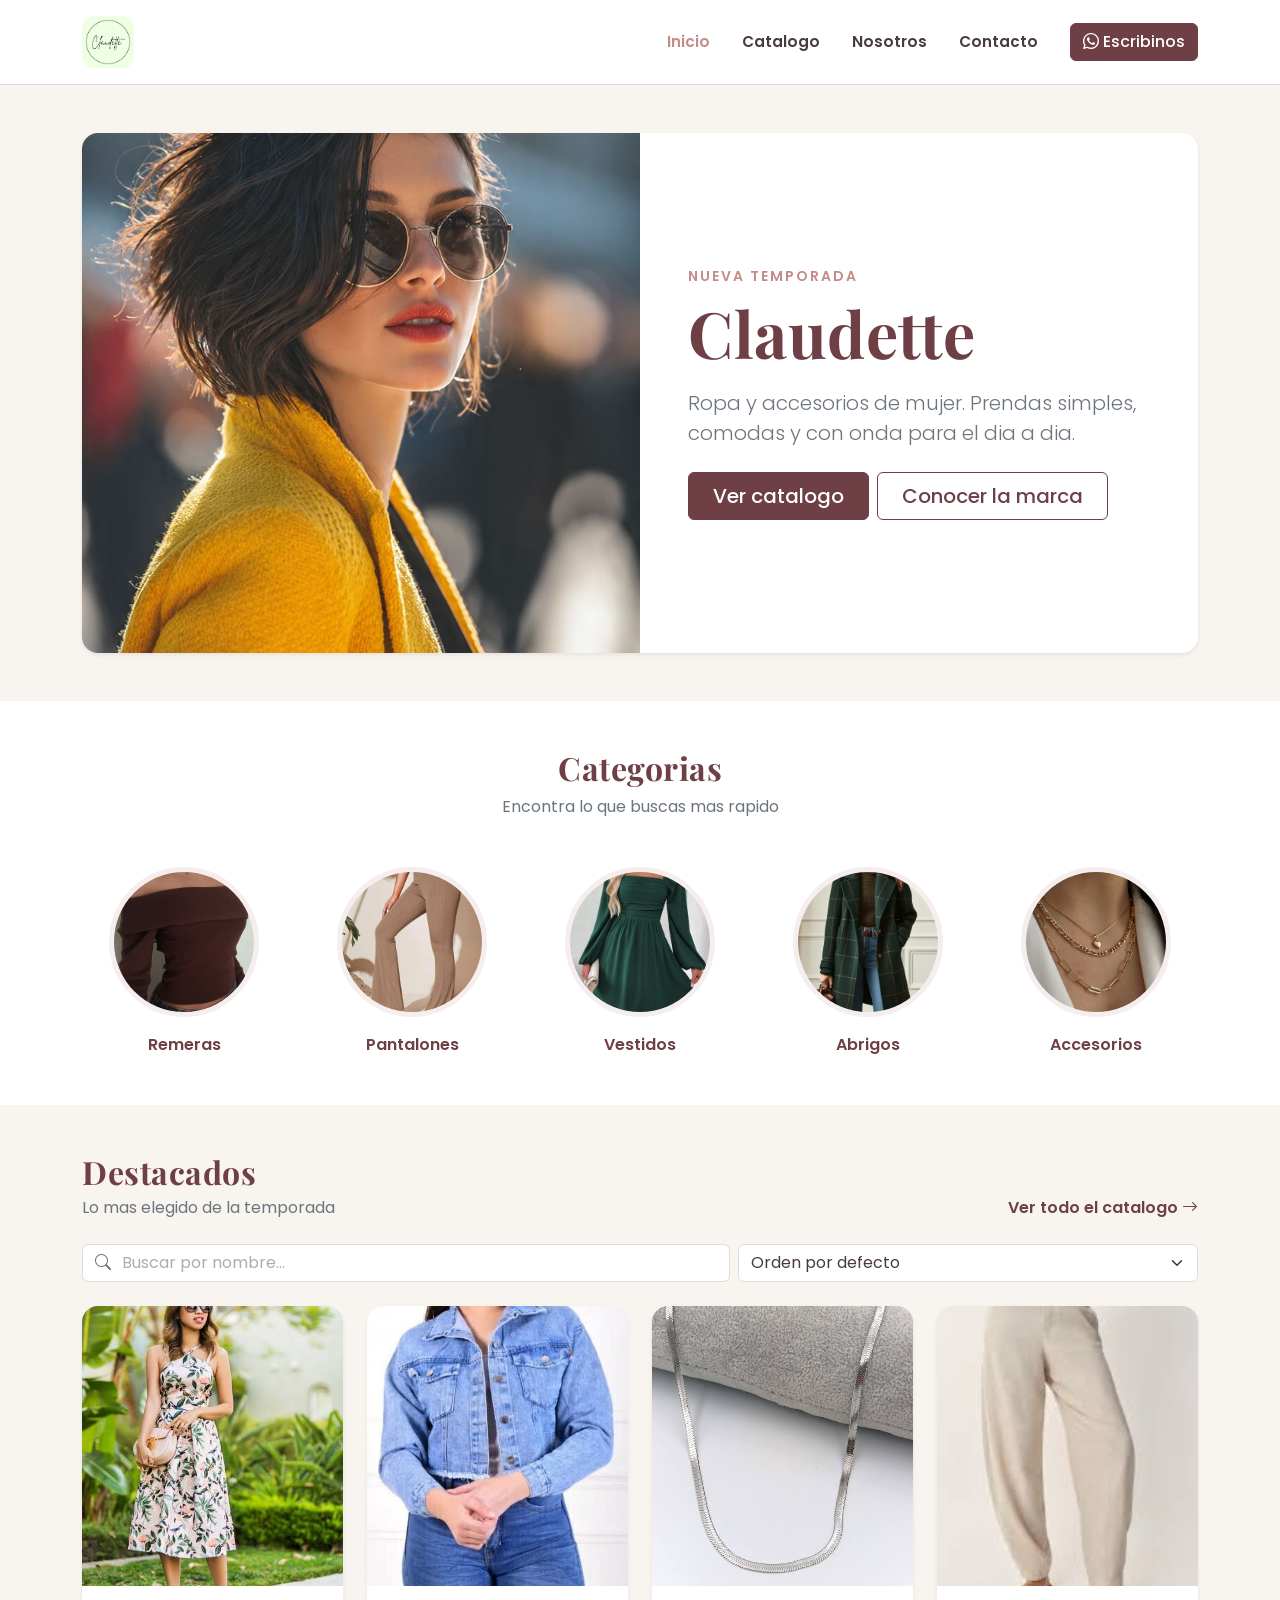
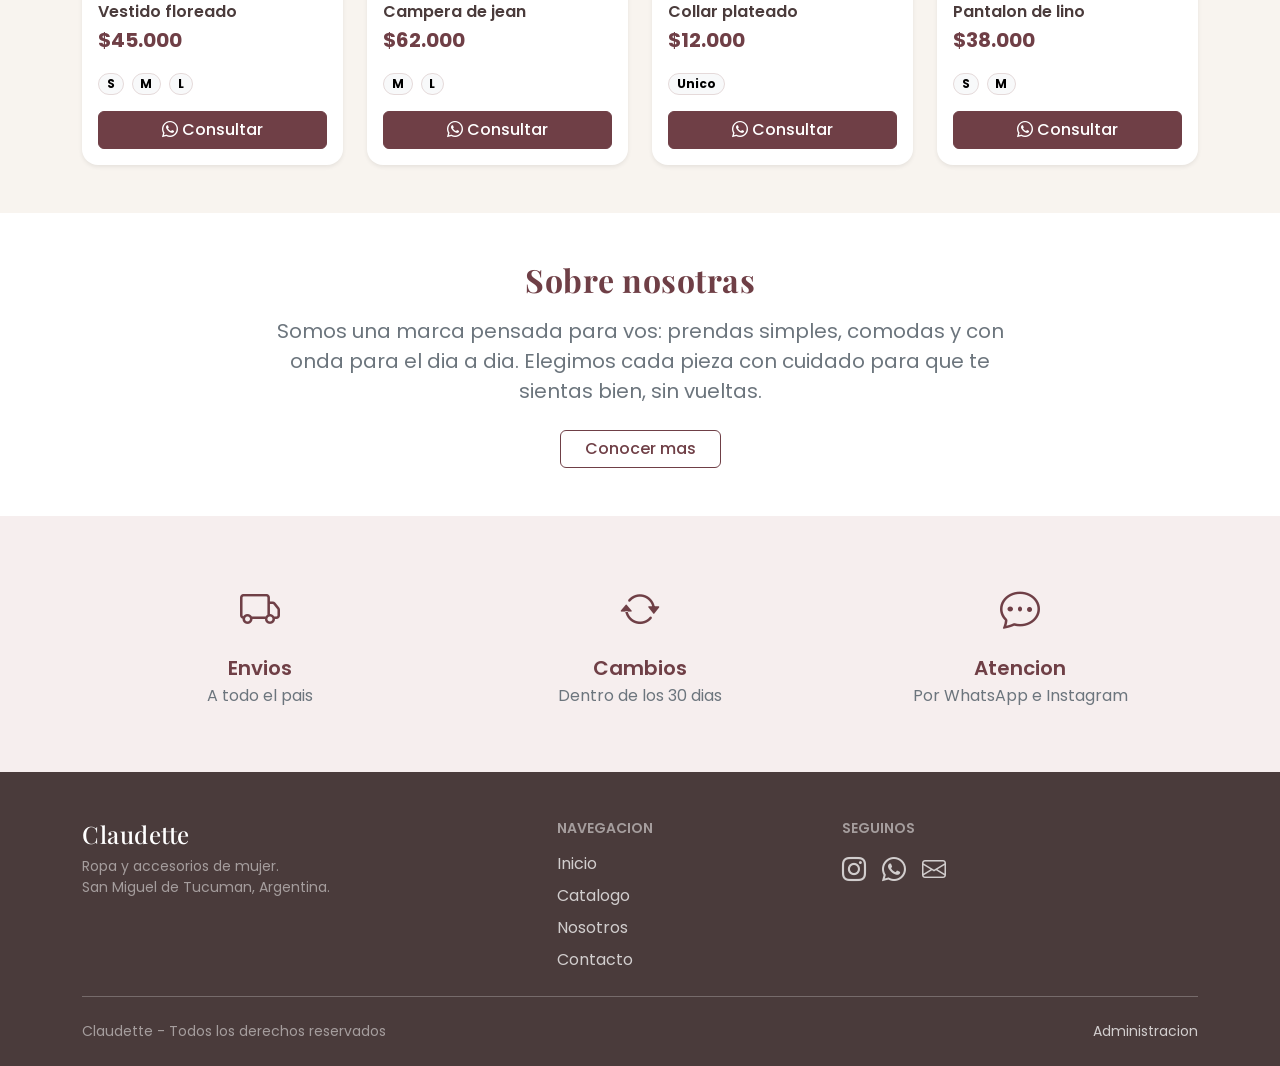
==== commit f26cba61: "subo funcionalidades js del index, boton de busqueda y filtro" ====
--- a/index.html
+++ b/index.html
@@ -151,9 +151,34 @@
           </a>
         </div>
 
-        <div class="row row-cols-1 row-cols-sm-2 row-cols-lg-4 g-4">
-
-          <div class="col">
+      
+        <div class="row g-2 mb-4">
+
+          <div class="col-md-7">
+            <label class="visually-hidden" for="buscadorProductos">Buscar producto por nombre</label>
+            <div class="input-group">
+              <span class="input-group-text bg-white border-end-0">
+                <i class="bi bi-search text-secondary"></i>
+              </span>
+              <input class="form-control border-start-0 ps-0" type="search" id="buscadorProductos"
+                placeholder="Buscar por nombre..." autocomplete="off">
+            </div>
+          </div>
+
+          <div class="col-md-5">
+            <label class="visually-hidden" for="ordenProductos">Ordenar productos</label>
+            <select class="form-select" id="ordenProductos">
+              <option value="destacado">Orden por defecto</option>
+              <option value="menor">Precio: de menor a mayor</option>
+              <option value="mayor">Precio: de mayor a menor</option>
+            </select>
+          </div>
+
+        </div>
+
+        <div class="row row-cols-1 row-cols-sm-2 row-cols-lg-4 g-4" id="grillaDestacados">
+
+          <div class="col producto" data-nombre="Vestido floreado" data-precio="45000">
             <article class="card card-producto h-100 border-0 shadow-sm rounded-4 overflow-hidden" data-id="1">
               <a href="producto.html?id=1">
                 <img src="img/ui/claudete-vestido.jpg" class="card-img-top object-fit-cover" alt="Vestido floreado">
@@ -175,7 +200,7 @@
             </article>
           </div>
 
-          <div class="col">
+          <div class="col producto" data-nombre="Campera de jean" data-precio="62000">
             <article class="card card-producto h-100 border-0 shadow-sm rounded-4 overflow-hidden" data-id="2">
               <a href="producto.html?id=2">
                 <img src="img/ui/campera-jean-claudette.jpg" class="card-img-top object-fit-cover"
@@ -197,7 +222,7 @@
             </article>
           </div>
 
-          <div class="col">
+          <div class="col producto" data-nombre="Collar plateado" data-precio="12000">
             <article class="card card-producto h-100 border-0 shadow-sm rounded-4 overflow-hidden" data-id="3">
               <a href="producto.html?id=3">
                 <img src="img/ui/collarPlateado.jpg" class="card-img-top object-fit-cover" alt="Collar plateado">
@@ -217,7 +242,7 @@
             </article>
           </div>
 
-          <div class="col">
+          <div class="col producto" data-nombre="Pantalon de lino" data-precio="38000">
             <article class="card card-producto h-100 border-0 shadow-sm rounded-4 overflow-hidden" data-id="4">
               <a href="producto.html?id=4">
                 <img src="img/ui/pantalonLino-claudette.jpg" class="card-img-top object-fit-cover"
@@ -343,6 +368,7 @@
   </footer>
 
   <script src="https://cdn.jsdelivr.net/npm/bootstrap@5.3.3/dist/js/bootstrap.bundle.min.js"></script>
+  <script src="js/index.js"></script>
 
 </body>
 
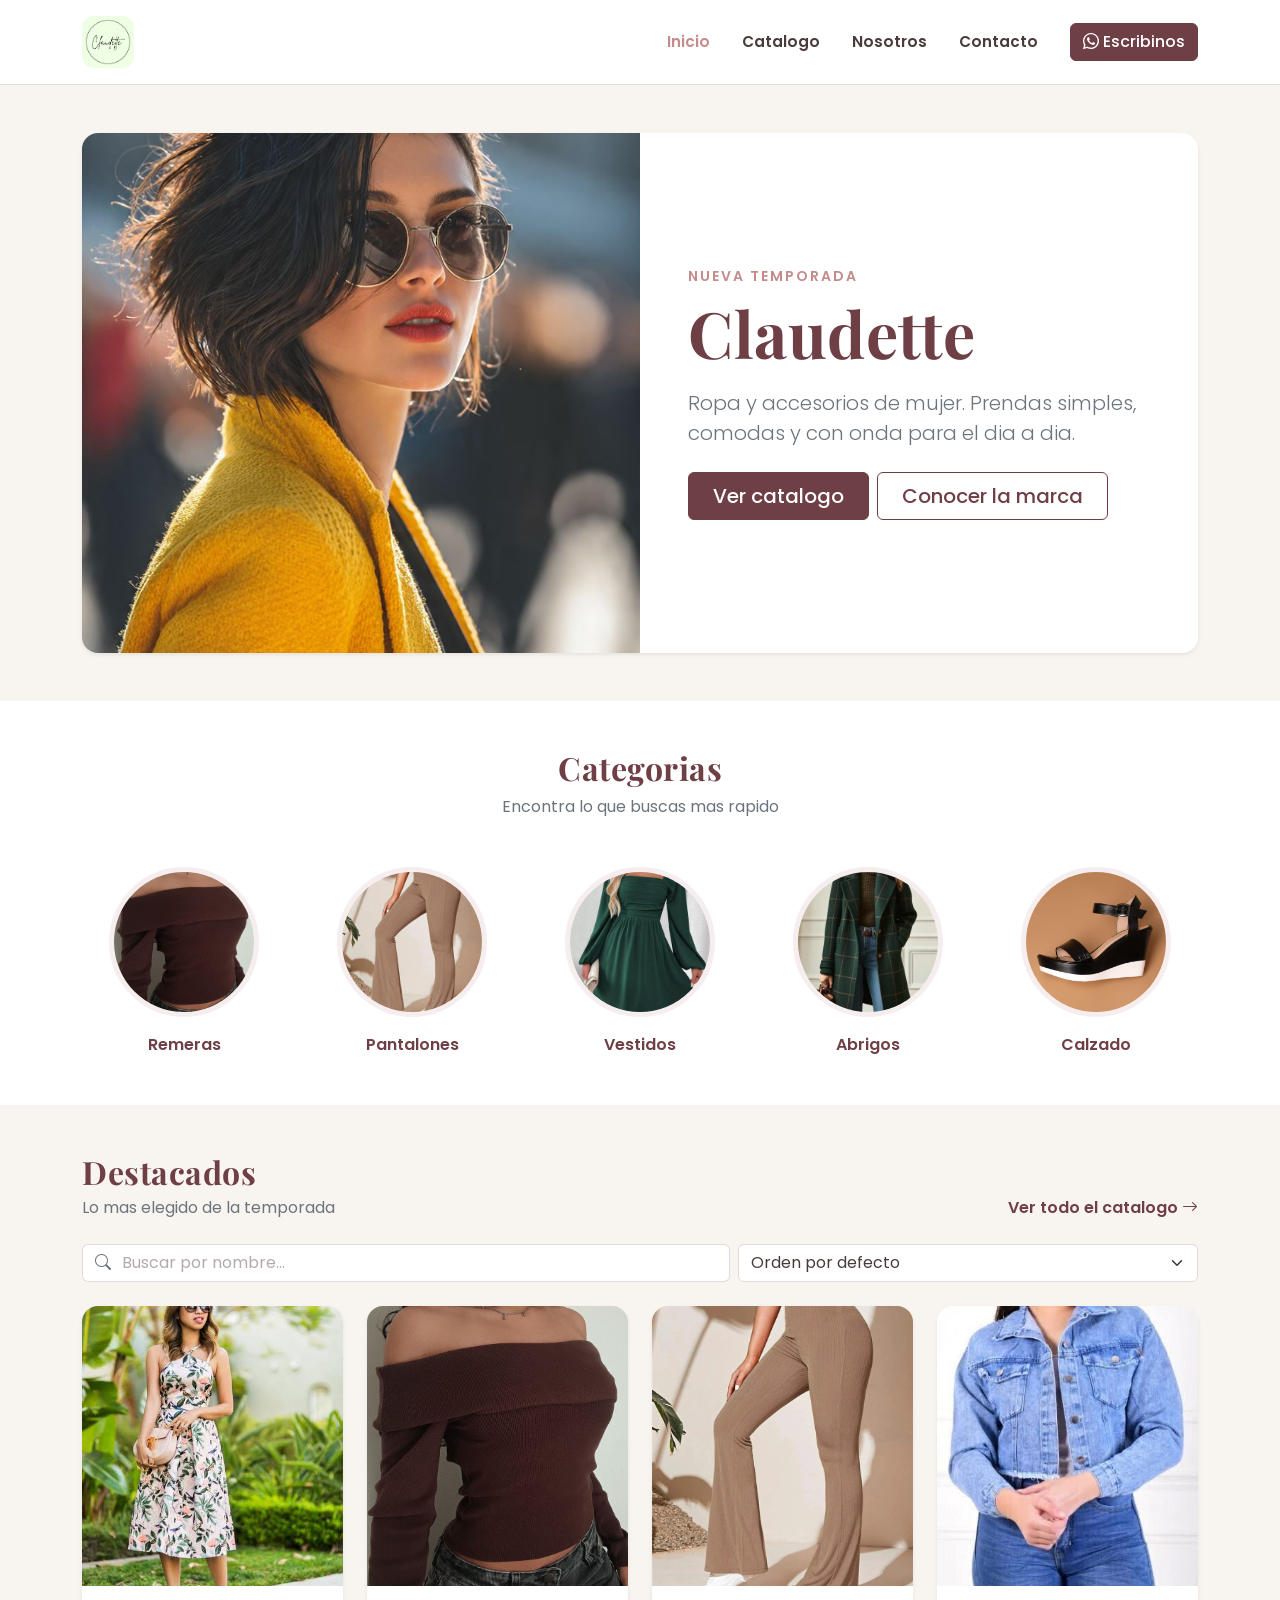
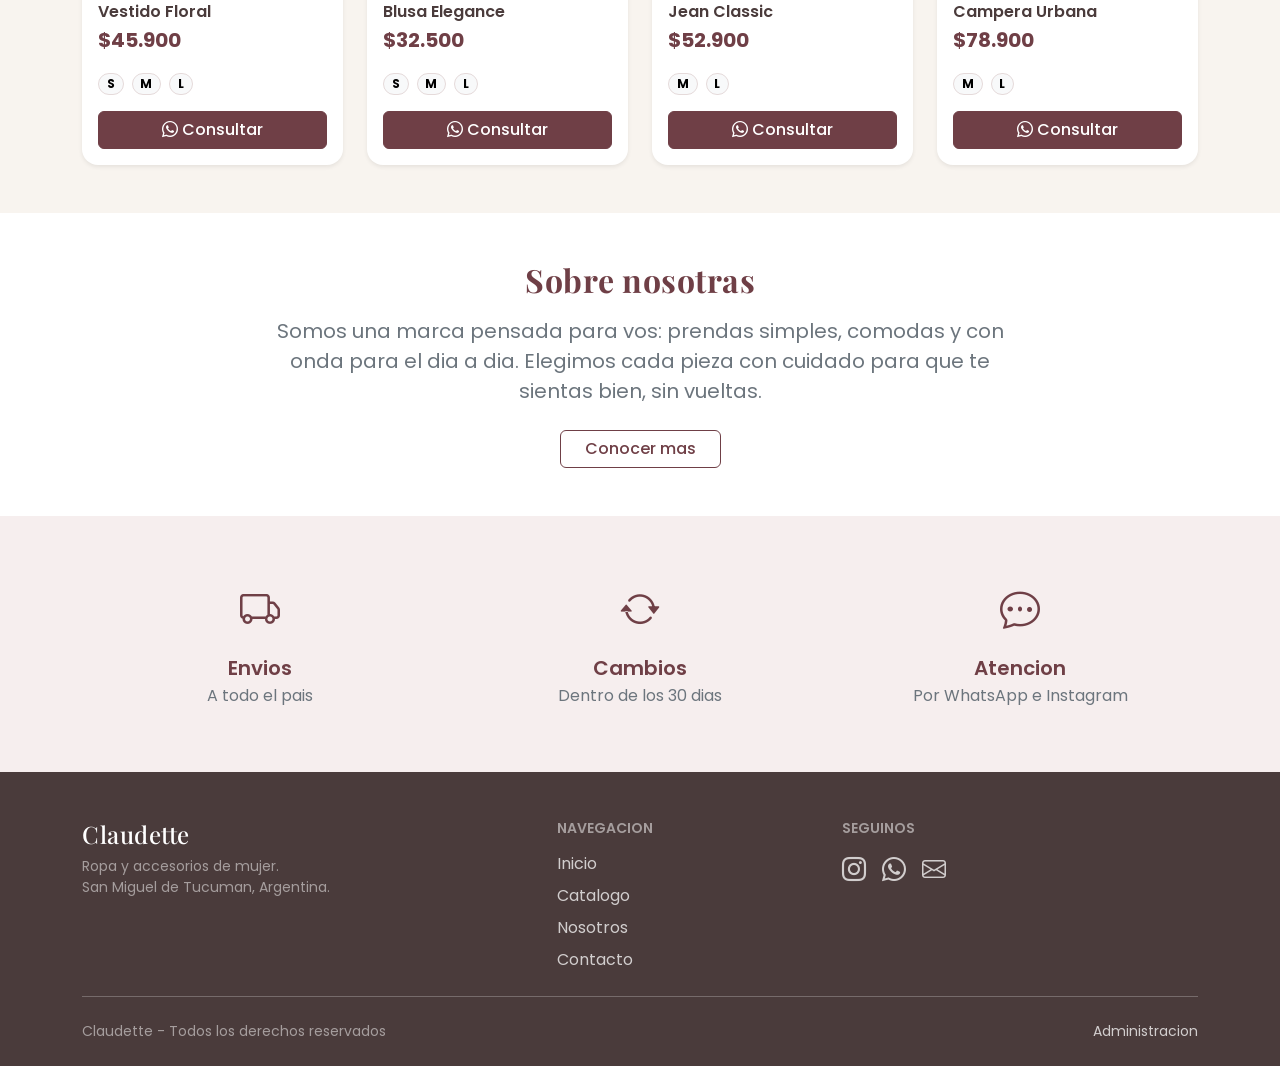
==== commit 080b3774: "trabajo sobre el index: arreglo href mal puestos y elimino accesorios" ====
--- a/index.html
+++ b/index.html
@@ -95,7 +95,7 @@
       <div class="row row-cols-2 row-cols-md-3 row-cols-lg-5 g-4 justify-content-center">
 
         <div class="col">
-          <a class="categoria d-block text-center text-decoration-none" href="catalogo.html?categoria=remeras">
+          <a class="categoria d-block text-center text-decoration-none" href="remeras.html">
             <img src="img/productos/Remera.jpeg" class="img-categoria rounded-circle object-fit-cover mx-auto"
               alt="Remeras">
             <span class="d-block mt-3 fw-semibold text-bordo">Remeras</span>
@@ -103,7 +103,7 @@
         </div>
 
         <div class="col">
-          <a class="categoria d-block text-center text-decoration-none" href="catalogo.html?categoria=pantalones">
+          <a class="categoria d-block text-center text-decoration-none" href="pantalones.html">
             <img src="img/productos/Pantalon.jpeg" class="img-categoria rounded-circle object-fit-cover mx-auto"
               alt="Pantalones">
             <span class="d-block mt-3 fw-semibold text-bordo">Pantalones</span>
@@ -111,7 +111,7 @@
         </div>
 
         <div class="col">
-          <a class="categoria d-block text-center text-decoration-none" href="catalogo.html?categoria=vestidos">
+          <a class="categoria d-block text-center text-decoration-none" href="vestidos.html">
             <img src="img/productos/Vestido.jpeg" class="img-categoria rounded-circle object-fit-cover mx-auto"
               alt="Vestidos">
             <span class="d-block mt-3 fw-semibold text-bordo">Vestidos</span>
@@ -119,7 +119,7 @@
         </div>
 
         <div class="col">
-          <a class="categoria d-block text-center text-decoration-none" href="catalogo.html?categoria=abrigos">
+          <a class="categoria d-block text-center text-decoration-none" href="abrigos.html">
             <img src="img/productos/abrigo.jpeg" class="img-categoria rounded-circle object-fit-cover mx-auto"
               alt="Abrigos">
             <span class="d-block mt-3 fw-semibold text-bordo">Abrigos</span>
@@ -127,10 +127,10 @@
         </div>
 
         <div class="col">
-          <a class="categoria d-block text-center text-decoration-none" href="catalogo.html?categoria=accesorios">
-            <img src="img/productos/accesorio" class="img-categoria rounded-circle object-fit-cover mx-auto"
-              alt="Accesorios">
-            <span class="d-block mt-3 fw-semibold text-bordo">Accesorios</span>
+          <a class="categoria d-block text-center text-decoration-none" href="calzados.html">
+            <img src="img/productos/calzado.jpg" class="img-categoria rounded-circle object-fit-cover mx-auto"
+              alt="Calzado">
+            <span class="d-block mt-3 fw-semibold text-bordo">Calzado</span>
           </a>
         </div>
 
@@ -178,16 +178,16 @@
 
         <div class="row row-cols-1 row-cols-sm-2 row-cols-lg-4 g-4" id="grillaDestacados">
 
-          <div class="col producto" data-nombre="Vestido floreado" data-precio="45000">
+          <div class="col producto" data-nombre="Vestido Floral" data-precio="45900">
             <article class="card card-producto h-100 border-0 shadow-sm rounded-4 overflow-hidden" data-id="1">
               <a href="producto.html?id=1">
-                <img src="img/ui/claudete-vestido.jpg" class="card-img-top object-fit-cover" alt="Vestido floreado">
+                <img src="img/ui/claudete-vestido.jpg" class="card-img-top object-fit-cover" alt="Vestido Floral">
               </a>
               <div class="card-body d-flex flex-column">
                 <h3 class="h6 fw-semibold mb-1">
-                  <a class="text-reset text-decoration-none" href="producto.html?id=1">Vestido floreado</a>
+                  <a class="text-reset text-decoration-none" href="producto.html?id=1">Vestido Floral</a>
                 </h3>
-                <p class="fs-5 fw-bold text-bordo mb-3">$45.000</p>
+                <p class="fs-5 fw-bold text-bordo mb-3">$45.900</p>
                 <ul class="list-unstyled d-flex flex-wrap gap-2 mb-3">
                   <li><span class="badge rounded-pill text-bg-light border">S</span></li>
                   <li><span class="badge rounded-pill text-bg-light border">M</span></li>
@@ -200,17 +200,39 @@
             </article>
           </div>
 
-          <div class="col producto" data-nombre="Campera de jean" data-precio="62000">
+          <div class="col producto" data-nombre="Blusa Elegance" data-precio="32500">
             <article class="card card-producto h-100 border-0 shadow-sm rounded-4 overflow-hidden" data-id="2">
               <a href="producto.html?id=2">
-                <img src="img/ui/campera-jean-claudette.jpg" class="card-img-top object-fit-cover"
-                  alt="Campera de jean">
+                <img src="img/productos/Remera.jpeg" class="card-img-top object-fit-cover"
+                  alt="Blusa Elegance">
               </a>
               <div class="card-body d-flex flex-column">
                 <h3 class="h6 fw-semibold mb-1">
-                  <a class="text-reset text-decoration-none" href="producto.html?id=2">Campera de jean</a>
+                  <a class="text-reset text-decoration-none" href="producto.html?id=2">Blusa Elegance</a>
                 </h3>
-                <p class="fs-5 fw-bold text-bordo mb-3">$62.000</p>
+                <p class="fs-5 fw-bold text-bordo mb-3">$32.500</p>
+                <ul class="list-unstyled d-flex flex-wrap gap-2 mb-3">
+                  <li><span class="badge rounded-pill text-bg-light border">S</span></li>
+                  <li><span class="badge rounded-pill text-bg-light border">M</span></li>
+                  <li><span class="badge rounded-pill text-bg-light border">L</span></li>
+                </ul>
+                <a class="btn btn-primary w-100 mt-auto" href="https://wa.me/5493815551234">
+                  <i class="bi bi-whatsapp me-1"></i>Consultar
+                </a>
+              </div>
+            </article>
+          </div>
+
+          <div class="col producto" data-nombre="Jean Classic" data-precio="52900">
+            <article class="card card-producto h-100 border-0 shadow-sm rounded-4 overflow-hidden" data-id="3">
+              <a href="producto.html?id=3">
+                <img src="img/productos/Pantalon.jpeg" class="card-img-top object-fit-cover" alt="Jean Classic">
+              </a>
+              <div class="card-body d-flex flex-column">
+                <h3 class="h6 fw-semibold mb-1">
+                  <a class="text-reset text-decoration-none" href="producto.html?id=3">Jean Classic</a>
+                </h3>
+                <p class="fs-5 fw-bold text-bordo mb-3">$52.900</p>
                 <ul class="list-unstyled d-flex flex-wrap gap-2 mb-3">
                   <li><span class="badge rounded-pill text-bg-light border">M</span></li>
                   <li><span class="badge rounded-pill text-bg-light border">L</span></li>
@@ -222,40 +244,20 @@
             </article>
           </div>
 
-          <div class="col producto" data-nombre="Collar plateado" data-precio="12000">
-            <article class="card card-producto h-100 border-0 shadow-sm rounded-4 overflow-hidden" data-id="3">
-              <a href="producto.html?id=3">
-                <img src="img/ui/collarPlateado.jpg" class="card-img-top object-fit-cover" alt="Collar plateado">
+          <div class="col producto" data-nombre="Campera Urbana" data-precio="78900">
+            <article class="card card-producto h-100 border-0 shadow-sm rounded-4 overflow-hidden" data-id="4">
+              <a href="producto.html?id=4">
+                <img src="img/ui/campera-jean-claudette.jpg" class="card-img-top object-fit-cover"
+                  alt="Campera Urbana">
               </a>
               <div class="card-body d-flex flex-column">
                 <h3 class="h6 fw-semibold mb-1">
-                  <a class="text-reset text-decoration-none" href="producto.html?id=3">Collar plateado</a>
+                  <a class="text-reset text-decoration-none" href="producto.html?id=4">Campera Urbana</a>
                 </h3>
-                <p class="fs-5 fw-bold text-bordo mb-3">$12.000</p>
+                <p class="fs-5 fw-bold text-bordo mb-3">$78.900</p>
                 <ul class="list-unstyled d-flex flex-wrap gap-2 mb-3">
-                  <li><span class="badge rounded-pill text-bg-light border">Unico</span></li>
-                </ul>
-                <a class="btn btn-primary w-100 mt-auto" href="https://wa.me/5493815551234">
-                  <i class="bi bi-whatsapp me-1"></i>Consultar
-                </a>
-              </div>
-            </article>
-          </div>
-
-          <div class="col producto" data-nombre="Pantalon de lino" data-precio="38000">
-            <article class="card card-producto h-100 border-0 shadow-sm rounded-4 overflow-hidden" data-id="4">
-              <a href="producto.html?id=4">
-                <img src="img/ui/pantalonLino-claudette.jpg" class="card-img-top object-fit-cover"
-                  alt="Pantalon de lino">
-              </a>
-              <div class="card-body d-flex flex-column">
-                <h3 class="h6 fw-semibold mb-1">
-                  <a class="text-reset text-decoration-none" href="producto.html?id=4">Pantalon de lino</a>
-                </h3>
-                <p class="fs-5 fw-bold text-bordo mb-3">$38.000</p>
-                <ul class="list-unstyled d-flex flex-wrap gap-2 mb-3">
-                  <li><span class="badge rounded-pill text-bg-light border">S</span></li>
                   <li><span class="badge rounded-pill text-bg-light border">M</span></li>
+                  <li><span class="badge rounded-pill text-bg-light border">L</span></li>
                 </ul>
                 <a class="btn btn-primary w-100 mt-auto" href="https://wa.me/5493815551234">
                   <i class="bi bi-whatsapp me-1"></i>Consultar
